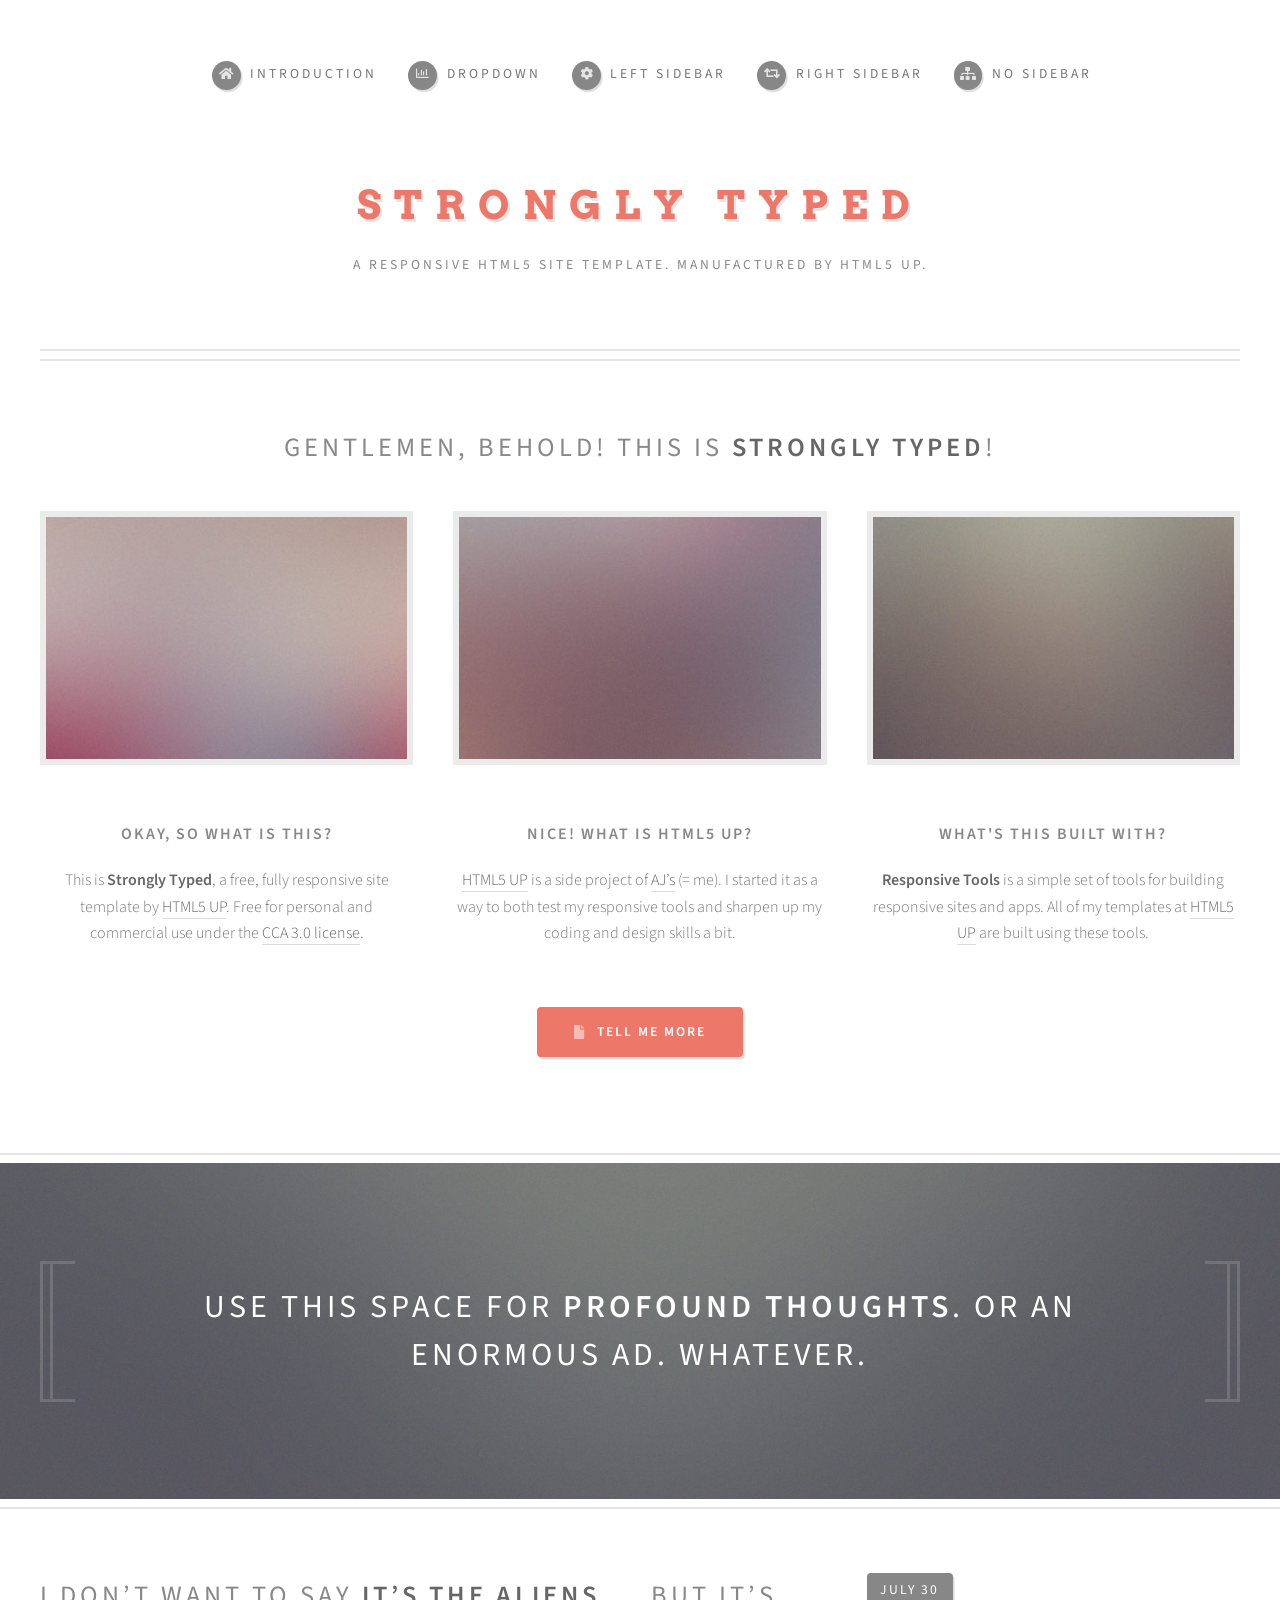
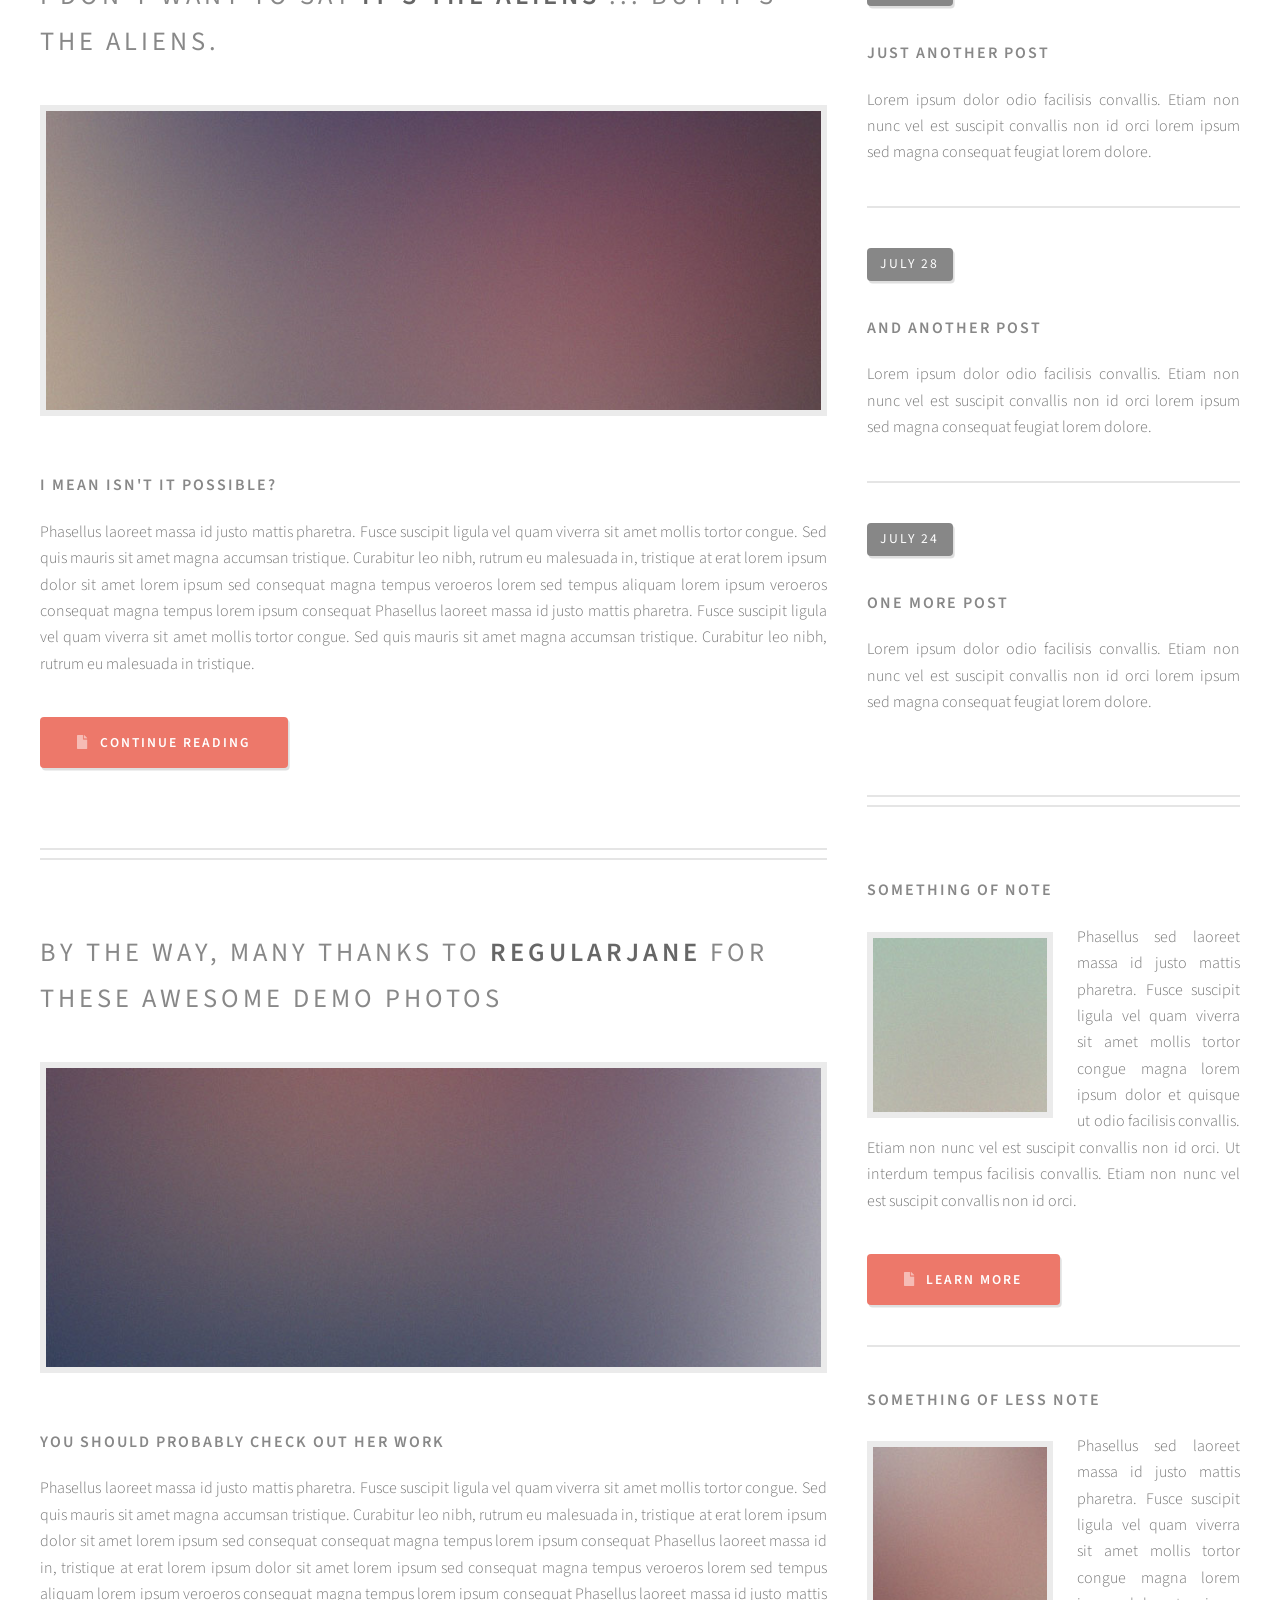
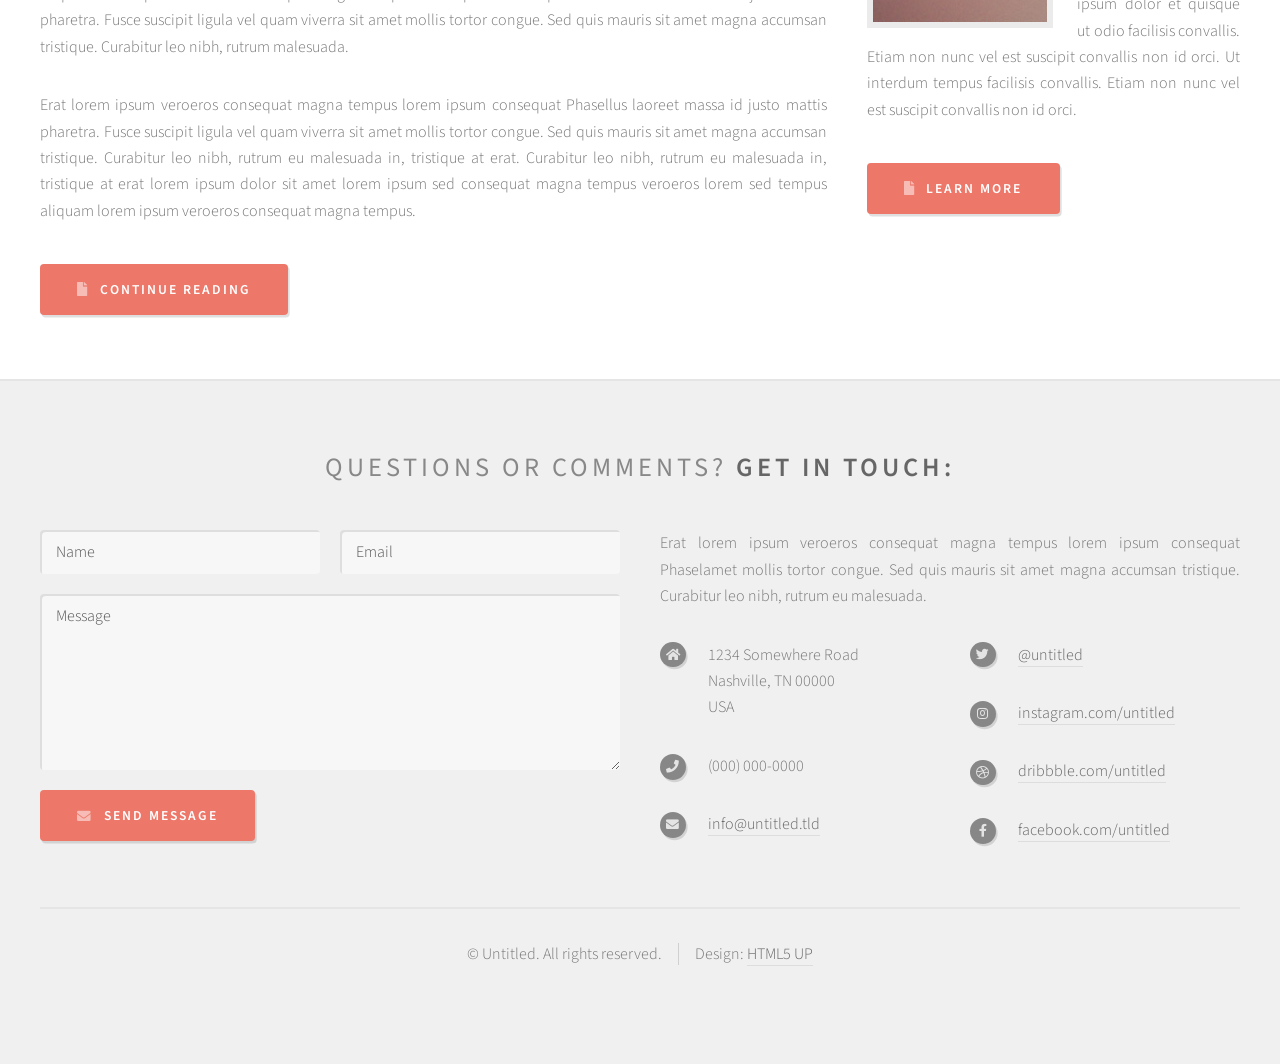
==== index.html @ 2815e246 "Add files via upload" ====
<!DOCTYPE HTML>
<!--
	Strongly Typed by HTML5 UP
	html5up.net | @ajlkn
	Free for personal and commercial use under the CCA 3.0 license (html5up.net/license)
-->
<html>
	<head>
		<title>Strongly Typed by HTML5 UP</title>
		<meta charset="utf-8" />
		<meta name="viewport" content="width=device-width, initial-scale=1, user-scalable=no" />
		<link rel="stylesheet" href="assets/css/main.css" />
	</head>
	<body class="homepage is-preload">
		<div id="page-wrapper">

			<!-- Header -->
				<section id="header">
					<div class="container">

						<!-- Logo -->
							<h1 id="logo"><a href="index.html">Strongly Typed</a></h1>
							<p>A responsive HTML5 site template. Manufactured by HTML5 UP.</p>

						<!-- Nav -->
							<nav id="nav">
								<ul>
									<li><a class="icon solid fa-home" href="index.html"><span>Introduction</span></a></li>
									<li>
										<a href="#" class="icon fa-chart-bar"><span>Dropdown</span></a>
										<ul>
											<li><a href="#">Lorem ipsum dolor</a></li>
											<li><a href="#">Magna phasellus</a></li>
											<li><a href="#">Etiam dolore nisl</a></li>
											<li>
												<a href="#">Phasellus consequat</a>
												<ul>
													<li><a href="#">Magna phasellus</a></li>
													<li><a href="#">Etiam dolore nisl</a></li>
													<li><a href="#">Phasellus consequat</a></li>
												</ul>
											</li>
											<li><a href="#">Veroeros feugiat</a></li>
										</ul>
									</li>
									<li><a class="icon solid fa-cog" href="left-sidebar.html"><span>Left Sidebar</span></a></li>
									<li><a class="icon solid fa-retweet" href="right-sidebar.html"><span>Right Sidebar</span></a></li>
									<li><a class="icon solid fa-sitemap" href="no-sidebar.html"><span>No Sidebar</span></a></li>
								</ul>
							</nav>

					</div>
				</section>

			<!-- Features -->
				<section id="features">
					<div class="container">
						<header>
							<h2>Gentlemen, behold! This is <strong>Strongly Typed</strong>!</h2>
						</header>
						<div class="row aln-center">
							<div class="col-4 col-6-medium col-12-small">

								<!-- Feature -->
									<section>
										<a href="#" class="image featured"><img src="images/pic01.jpg" alt="" /></a>
										<header>
											<h3>Okay, so what is this?</h3>
										</header>
										<p>This is <strong>Strongly Typed</strong>, a free, fully responsive site template
										by <a href="http://html5up.net">HTML5 UP</a>. Free for personal and commercial use under the
										<a href="http://html5up.net/license">CCA 3.0 license</a>.</p>
									</section>

							</div>
							<div class="col-4 col-6-medium col-12-small">

								<!-- Feature -->
									<section>
										<a href="#" class="image featured"><img src="images/pic02.jpg" alt="" /></a>
										<header>
											<h3>Nice! What is HTML5 UP?</h3>
										</header>
										<p><a href="http://html5up.net">HTML5 UP</a> is a side project of <a href="http://twitter.com/ajlkn">AJ’s</a> (= me).
										I started it as a way to both test my responsive tools and sharpen up my coding
										and design skills a bit.</p>
									</section>

							</div>
							<div class="col-4 col-6-medium col-12-small">

								<!-- Feature -->
									<section>
										<a href="#" class="image featured"><img src="images/pic03.jpg" alt="" /></a>
										<header>
											<h3>What's this built with?</h3>
										</header>
										<p><strong>Responsive Tools</strong> is a simple set of tools for building responsive
										sites and apps. All of my templates at <a href="http://html5up.net">HTML5 UP</a> are built using these tools.</p>
									</section>

							</div>
							<div class="col-12">
								<ul class="actions">
									<li><a href="#" class="button icon solid fa-file">Tell Me More</a></li>
								</ul>
							</div>
						</div>
					</div>
				</section>

			<!-- Banner -->
				<section id="banner">
					<div class="container">
						<p>Use this space for <strong>profound thoughts</strong>.<br />
						Or an enormous ad. Whatever.</p>
					</div>
				</section>

			<!-- Main -->
				<section id="main">
					<div class="container">
						<div class="row">

							<!-- Content -->
								<div id="content" class="col-8 col-12-medium">

									<!-- Post -->
										<article class="box post">
											<header>
												<h2><a href="#">I don’t want to say <strong>it’s the aliens</strong> ...<br />
												but it’s the aliens.</a></h2>
											</header>
											<a href="#" class="image featured"><img src="images/pic04.jpg" alt="" /></a>
											<h3>I mean isn't it possible?</h3>
											<p>Phasellus laoreet massa id justo mattis pharetra. Fusce suscipit
											ligula vel quam viverra sit amet mollis tortor congue. Sed quis mauris
											sit amet magna accumsan tristique. Curabitur leo nibh, rutrum eu malesuada
											in, tristique at erat lorem ipsum dolor sit amet lorem ipsum sed consequat
											magna tempus veroeros lorem sed tempus aliquam lorem ipsum veroeros
											consequat magna tempus lorem ipsum consequat Phasellus laoreet massa id
											justo mattis pharetra. Fusce suscipit ligula vel quam viverra sit amet
											mollis tortor congue. Sed quis mauris sit amet magna accumsan tristique.
											Curabitur leo nibh, rutrum eu malesuada in tristique.</p>
											<ul class="actions">
												<li><a href="#" class="button icon solid fa-file">Continue Reading</a></li>
											</ul>
										</article>

									<!-- Post -->
										<article class="box post">
											<header>
												<h2><a href="#">By the way, many thanks to <strong>regularjane</strong>
												for these awesome demo photos</a></h2>
											</header>
											<a href="#" class="image featured"><img src="images/pic05.jpg" alt="" /></a>
											<h3>You should probably check out her work</h3>
											<p>Phasellus laoreet massa id justo mattis pharetra. Fusce suscipit
											ligula vel quam viverra sit amet mollis tortor congue. Sed quis mauris
											sit amet magna accumsan tristique. Curabitur leo nibh, rutrum eu malesuada
											in, tristique at erat lorem ipsum dolor sit amet lorem ipsum sed consequat
											consequat magna tempus lorem ipsum consequat Phasellus laoreet massa id
											in, tristique at erat lorem ipsum dolor sit amet lorem ipsum sed consequat
											magna tempus veroeros lorem sed tempus aliquam lorem ipsum veroeros
											consequat magna tempus lorem ipsum consequat Phasellus laoreet massa id
											justo mattis pharetra. Fusce suscipit ligula vel quam viverra sit amet
											mollis tortor congue. Sed quis mauris sit amet magna accumsan tristique.
											Curabitur leo nibh, rutrum malesuada.</p>
											<p>Erat lorem ipsum veroeros consequat magna tempus lorem ipsum consequat
											Phasellus laoreet massa id justo mattis pharetra. Fusce suscipit ligula
											vel quam viverra sit amet mollis tortor congue. Sed quis mauris sit amet
											magna accumsan tristique. Curabitur leo nibh, rutrum eu malesuada in,
											tristique at erat. Curabitur leo nibh, rutrum eu malesuada in, tristique
											at erat lorem ipsum dolor sit amet lorem ipsum sed consequat magna
											tempus veroeros lorem sed tempus aliquam lorem ipsum veroeros consequat
											magna tempus.</p>
											<ul class="actions">
												<li><a href="#" class="button icon solid fa-file">Continue Reading</a></li>
											</ul>
										</article>

								</div>

							<!-- Sidebar -->
								<div id="sidebar" class="col-4 col-12-medium">

									<!-- Excerpts -->
										<section>
											<ul class="divided">
												<li>

													<!-- Excerpt -->
														<article class="box excerpt">
															<header>
																<span class="date">July 30</span>
																<h3><a href="#">Just another post</a></h3>
															</header>
															<p>Lorem ipsum dolor odio facilisis convallis. Etiam non nunc vel est
															suscipit convallis non id orci lorem ipsum sed magna consequat feugiat lorem dolore.</p>
														</article>

												</li>
												<li>

													<!-- Excerpt -->
														<article class="box excerpt">
															<header>
																<span class="date">July 28</span>
																<h3><a href="#">And another post</a></h3>
															</header>
															<p>Lorem ipsum dolor odio facilisis convallis. Etiam non nunc vel est
															suscipit convallis non id orci lorem ipsum sed magna consequat feugiat lorem dolore.</p>
														</article>

												</li>
												<li>

													<!-- Excerpt -->
														<article class="box excerpt">
															<header>
																<span class="date">July 24</span>
																<h3><a href="#">One more post</a></h3>
															</header>
															<p>Lorem ipsum dolor odio facilisis convallis. Etiam non nunc vel est
															suscipit convallis non id orci lorem ipsum sed magna consequat feugiat lorem dolore.</p>
														</article>

												</li>
											</ul>
										</section>

									<!-- Highlights -->
										<section>
											<ul class="divided">
												<li>

													<!-- Highlight -->
														<article class="box highlight">
															<header>
																<h3><a href="#">Something of note</a></h3>
															</header>
															<a href="#" class="image left"><img src="images/pic06.jpg" alt="" /></a>
															<p>Phasellus sed laoreet massa id justo mattis pharetra. Fusce suscipit ligula vel quam
															viverra sit amet mollis tortor congue magna lorem ipsum dolor et quisque ut odio facilisis
															convallis. Etiam non nunc vel est suscipit convallis non id orci. Ut interdum tempus
															facilisis convallis. Etiam non nunc vel est suscipit convallis non id orci.</p>
															<ul class="actions">
																<li><a href="#" class="button icon solid fa-file">Learn More</a></li>
															</ul>
														</article>

												</li>
												<li>

													<!-- Highlight -->
														<article class="box highlight">
															<header>
																<h3><a href="#">Something of less note</a></h3>
															</header>
															<a href="#" class="image left"><img src="images/pic07.jpg" alt="" /></a>
															<p>Phasellus sed laoreet massa id justo mattis pharetra. Fusce suscipit ligula vel quam
															viverra sit amet mollis tortor congue magna lorem ipsum dolor et quisque ut odio facilisis
															convallis. Etiam non nunc vel est suscipit convallis non id orci. Ut interdum tempus
															facilisis convallis. Etiam non nunc vel est suscipit convallis non id orci.</p>
															<ul class="actions">
																<li><a href="#" class="button icon solid fa-file">Learn More</a></li>
															</ul>
														</article>

												</li>
											</ul>
										</section>

								</div>

						</div>
					</div>
				</section>

			<!-- Footer -->
				<section id="footer">
					<div class="container">
						<header>
							<h2>Questions or comments? <strong>Get in touch:</strong></h2>
						</header>
						<div class="row">
							<div class="col-6 col-12-medium">
								<section>
									<form method="post" action="#">
										<div class="row gtr-50">
											<div class="col-6 col-12-small">
												<input name="name" placeholder="Name" type="text" />
											</div>
											<div class="col-6 col-12-small">
												<input name="email" placeholder="Email" type="text" />
											</div>
											<div class="col-12">
												<textarea name="message" placeholder="Message"></textarea>
											</div>
											<div class="col-12">
												<a href="#" class="form-button-submit button icon solid fa-envelope">Send Message</a>
											</div>
										</div>
									</form>
								</section>
							</div>
							<div class="col-6 col-12-medium">
								<section>
									<p>Erat lorem ipsum veroeros consequat magna tempus lorem ipsum consequat Phaselamet
									mollis tortor congue. Sed quis mauris sit amet magna accumsan tristique. Curabitur
									leo nibh, rutrum eu malesuada.</p>
									<div class="row">
										<div class="col-6 col-12-small">
											<ul class="icons">
												<li class="icon solid fa-home">
													1234 Somewhere Road<br />
													Nashville, TN 00000<br />
													USA
												</li>
												<li class="icon solid fa-phone">
													(000) 000-0000
												</li>
												<li class="icon solid fa-envelope">
													<a href="#">info@untitled.tld</a>
												</li>
											</ul>
										</div>
										<div class="col-6 col-12-small">
											<ul class="icons">
												<li class="icon brands fa-twitter">
													<a href="#">@untitled</a>
												</li>
												<li class="icon brands fa-instagram">
													<a href="#">instagram.com/untitled</a>
												</li>
												<li class="icon brands fa-dribbble">
													<a href="#">dribbble.com/untitled</a>
												</li>
												<li class="icon brands fa-facebook-f">
													<a href="#">facebook.com/untitled</a>
												</li>
											</ul>
										</div>
									</div>
								</section>
							</div>
						</div>
					</div>
					<div id="copyright" class="container">
						<ul class="links">
							<li>&copy; Untitled. All rights reserved.</li><li>Design: <a href="http://html5up.net">HTML5 UP</a></li>
						</ul>
					</div>
				</section>

		</div>

		<!-- Scripts -->
			<script src="assets/js/jquery.min.js"></script>
			<script src="assets/js/jquery.dropotron.min.js"></script>
			<script src="assets/js/browser.min.js"></script>
			<script src="assets/js/breakpoints.min.js"></script>
			<script src="assets/js/util.js"></script>
			<script src="assets/js/main.js"></script>

	</body>
</html>
---- assets/css/main.css ----
@import url("fontawesome-all.min.css");
@import url("https://fonts.googleapis.com/css?family=Source+Sans+Pro:300,400,600|Arvo:700");

/*
	Strongly Typed by HTML5 UP
	html5up.net | @ajlkn
	Free for personal and commercial use under the CCA 3.0 license (html5up.net/license)
*/

html, body, div, span, applet, object,
iframe, h1, h2, h3, h4, h5, h6, p, blockquote,
pre, a, abbr, acronym, address, big, cite,
code, del, dfn, em, img, ins, kbd, q, s, samp,
small, strike, strong, sub, sup, tt, var, b,
u, i, center, dl, dt, dd, ol, ul, li, fieldset,
form, label, legend, table, caption, tbody,
tfoot, thead, tr, th, td, article, aside,
canvas, details, embed, figure, figcaption,
footer, header, hgroup, menu, nav, output, ruby,
section, summary, time, mark, audio, video {
	margin: 0;
	padding: 0;
	border: 0;
	font-size: 100%;
	font: inherit;
	vertical-align: baseline;}

article, aside, details, figcaption, figure,
footer, header, hgroup, menu, nav, section {
	display: block;}

body {
	line-height: 1;
}

ol, ul {
	list-style: none;
}

blockquote, q {
	quotes: none;
}

	blockquote:before, blockquote:after, q:before, q:after {
		content: '';
		content: none;
	}

table {
	border-collapse: collapse;
	border-spacing: 0;
}

body {
	-webkit-text-size-adjust: none;
}

mark {
	background-color: transparent;
	color: inherit;
}

input::-moz-focus-inner {
	border: 0;
	padding: 0;
}

input, select, textarea {
	-moz-appearance: none;
	-webkit-appearance: none;
	-ms-appearance: none;
	appearance: none;
}

/* Basic */

	html {
		box-sizing: border-box;
	}

	*, *:before, *:after {
		box-sizing: inherit;
	}

	body {
		background: #f0f0f0;
	}

		body.is-preload *, body.is-preload *:before, body.is-preload *:after {
			-moz-animation: none !important;
			-webkit-animation: none !important;
			-ms-animation: none !important;
			animation: none !important;
			-moz-transition: none !important;
			-webkit-transition: none !important;
			-ms-transition: none !important;
			transition: none !important;
		}

	body, input, textarea, select {
		font-family: 'Source Sans Pro';
		font-weight: 300;
		color: #777;
		line-height: 1.65em;
		font-size: 15pt;
	}

	h1, h2, h3, h4, h5, h6 {
		font-weight: 600;
		text-transform: uppercase;
		color: #888;
	}

	h1 a, h2 a, h3 a, h4 a, h5 a, h6 a {
		color: inherit;
		text-decoration: none;
		border: 0;
	}

	h2 {
		font-size: 1.65em;
		font-weight: 400;
		letter-spacing: 4px;
		margin: 0 0 1.5em 0;
		line-height: 1.75em;
	}

	h3 {
		font-size: 1em;
		letter-spacing: 2px;
		margin: 0 0 1.25em 0;
	}

	a {
		-moz-transition: color 0.25s ease-in-out, border-bottom-color 0.25s ease-in-out;
		-webkit-transition: color 0.25s ease-in-out, border-bottom-color 0.25s ease-in-out;
		-ms-transition: color 0.25s ease-in-out, border-bottom-color 0.25s ease-in-out;
		transition: color 0.25s ease-in-out, border-bottom-color 0.25s ease-in-out;
		color: #666;
		text-decoration: none;
		border-bottom: solid 1px #ddd;
	}

		a strong {
			-moz-transition: color 0.25s ease-in-out, border-bottom-color 0.25s ease-in-out;
			-webkit-transition: color 0.25s ease-in-out, border-bottom-color 0.25s ease-in-out;
			-ms-transition: color 0.25s ease-in-out, border-bottom-color 0.25s ease-in-out;
			transition: color 0.25s ease-in-out, border-bottom-color 0.25s ease-in-out;
		}

		a:hover {
			color: #ed786a;
			border-bottom-color: rgba(255, 255, 255, 0);
		}

			a:hover strong {
				color: #ed786a;
			}

	strong, b {
		font-weight: 600;
		color: #666;
	}

	em, i {
		font-style: italic;
	}

	sub {
		position: relative;
		top: 0.5em;
		font-size: 0.8em;
	}

	sup {
		position: relative;
		top: -0.5em;
		font-size: 0.8em;
	}

	hr {
		border: 0;
		border-top: solid 1px #ddd;
	}

	blockquote {
		border-left: solid 0.5em #ddd;
		padding: 1em 0 1em 2em;
		font-style: italic;
	}

	p {
		text-align: justify;
		margin-bottom: 2em;
	}

	ul, ol, dl, table, blockquote {
		margin-bottom: 2em;
	}

	br.clear {
		clear: both;
	}

/* Container */

	.container {
		margin: 0 auto;
		max-width: 100%;
		width: 70em;
	}

		@media screen and (max-width: 1680px) {

			.container {
				width: 68em;
			}

		}

		@media screen and (max-width: 1280px) {

			.container {
				width: calc(100% - 80px);
			}

		}

		@media screen and (max-width: 980px) {

			.container {
				width: calc(100% - 100px);
			}

		}

		@media screen and (max-width: 736px) {

			.container {
				width: calc(100% - 40px);
			}

		}

/* Row */

	.row {
		display: flex;
		flex-wrap: wrap;
		box-sizing: border-box;
		align-items: stretch;
	}

		.row > * {
			box-sizing: border-box;
		}

		.row.gtr-uniform > * > :last-child {
			margin-bottom: 0;
		}

		.row.aln-left {
			justify-content: flex-start;
		}

		.row.aln-center {
			justify-content: center;
		}

		.row.aln-right {
			justify-content: flex-end;
		}

		.row.aln-top {
			align-items: flex-start;
		}

		.row.aln-middle {
			align-items: center;
		}

		.row.aln-bottom {
			align-items: flex-end;
		}

		.row > .imp {
			order: -1;
		}

		.row > .col-1 {
			width: 8.33333%;
		}

		.row > .off-1 {
			margin-left: 8.33333%;
		}

		.row > .col-2 {
			width: 16.66667%;
		}

		.row > .off-2 {
			margin-left: 16.66667%;
		}

		.row > .col-3 {
			width: 25%;
		}

		.row > .off-3 {
			margin-left: 25%;
		}

		.row > .col-4 {
			width: 33.33333%;
		}

		.row > .off-4 {
			margin-left: 33.33333%;
		}

		.row > .col-5 {
			width: 41.66667%;
		}

		.row > .off-5 {
			margin-left: 41.66667%;
		}

		.row > .col-6 {
			width: 50%;
		}

		.row > .off-6 {
			margin-left: 50%;
		}

		.row > .col-7 {
			width: 58.33333%;
		}

		.row > .off-7 {
			margin-left: 58.33333%;
		}

		.row > .col-8 {
			width: 66.66667%;
		}

		.row > .off-8 {
			margin-left: 66.66667%;
		}

		.row > .col-9 {
			width: 75%;
		}

		.row > .off-9 {
			margin-left: 75%;
		}

		.row > .col-10 {
			width: 83.33333%;
		}

		.row > .off-10 {
			margin-left: 83.33333%;
		}

		.row > .col-11 {
			width: 91.66667%;
		}

		.row > .off-11 {
			margin-left: 91.66667%;
		}

		.row > .col-12 {
			width: 100%;
		}

		.row > .off-12 {
			margin-left: 100%;
		}

		.row.gtr-0 {
			margin-top: 0px;
			margin-left: 0px;
		}

			.row.gtr-0 > * {
				padding: 0px 0 0 0px;
			}

			.row.gtr-0.gtr-uniform {
				margin-top: 0px;
			}

				.row.gtr-0.gtr-uniform > * {
					padding-top: 0px;
				}

		.row.gtr-25 {
			margin-top: -12.5px;
			margin-left: -12.5px;
		}

			.row.gtr-25 > * {
				padding: 12.5px 0 0 12.5px;
			}

			.row.gtr-25.gtr-uniform {
				margin-top: -12.5px;
			}

				.row.gtr-25.gtr-uniform > * {
					padding-top: 12.5px;
				}

		.row.gtr-50 {
			margin-top: -25px;
			margin-left: -25px;
		}

			.row.gtr-50 > * {
				padding: 25px 0 0 25px;
			}

			.row.gtr-50.gtr-uniform {
				margin-top: -25px;
			}

				.row.gtr-50.gtr-uniform > * {
					padding-top: 25px;
				}

		.row {
			margin-top: -50px;
			margin-left: -50px;
		}

			.row > * {
				padding: 50px 0 0 50px;
			}

			.row.gtr-uniform {
				margin-top: -50px;
			}

				.row.gtr-uniform > * {
					padding-top: 50px;
				}

		.row.gtr-150 {
			margin-top: -75px;
			margin-left: -75px;
		}

			.row.gtr-150 > * {
				padding: 75px 0 0 75px;
			}

			.row.gtr-150.gtr-uniform {
				margin-top: -75px;
			}

				.row.gtr-150.gtr-uniform > * {
					padding-top: 75px;
				}

		.row.gtr-200 {
			margin-top: -100px;
			margin-left: -100px;
		}

			.row.gtr-200 > * {
				padding: 100px 0 0 100px;
			}

			.row.gtr-200.gtr-uniform {
				margin-top: -100px;
			}

				.row.gtr-200.gtr-uniform > * {
					padding-top: 100px;
				}

		@media screen and (max-width: 1680px) {

			.row {
				display: flex;
				flex-wrap: wrap;
				box-sizing: border-box;
				align-items: stretch;
			}

				.row > * {
					box-sizing: border-box;
				}

				.row.gtr-uniform > * > :last-child {
					margin-bottom: 0;
				}

				.row.aln-left {
					justify-content: flex-start;
				}

				.row.aln-center {
					justify-content: center;
				}

				.row.aln-right {
					justify-content: flex-end;
				}

				.row.aln-top {
					align-items: flex-start;
				}

				.row.aln-middle {
					align-items: center;
				}

				.row.aln-bottom {
					align-items: flex-end;
				}

				.row > .imp-xlarge {
					order: -1;
				}

				.row > .col-1-xlarge {
					width: 8.33333%;
				}

				.row > .off-1-xlarge {
					margin-left: 8.33333%;
				}

				.row > .col-2-xlarge {
					width: 16.66667%;
				}

				.row > .off-2-xlarge {
					margin-left: 16.66667%;
				}

				.row > .col-3-xlarge {
					width: 25%;
				}

				.row > .off-3-xlarge {
					margin-left: 25%;
				}

				.row > .col-4-xlarge {
					width: 33.33333%;
				}

				.row > .off-4-xlarge {
					margin-left: 33.33333%;
				}

				.row > .col-5-xlarge {
					width: 41.66667%;
				}

				.row > .off-5-xlarge {
					margin-left: 41.66667%;
				}

				.row > .col-6-xlarge {
					width: 50%;
				}

				.row > .off-6-xlarge {
					margin-left: 50%;
				}

				.row > .col-7-xlarge {
					width: 58.33333%;
				}

				.row > .off-7-xlarge {
					margin-left: 58.33333%;
				}

				.row > .col-8-xlarge {
					width: 66.66667%;
				}

				.row > .off-8-xlarge {
					margin-left: 66.66667%;
				}

				.row > .col-9-xlarge {
					width: 75%;
				}

				.row > .off-9-xlarge {
					margin-left: 75%;
				}

				.row > .col-10-xlarge {
					width: 83.33333%;
				}

				.row > .off-10-xlarge {
					margin-left: 83.33333%;
				}

				.row > .col-11-xlarge {
					width: 91.66667%;
				}

				.row > .off-11-xlarge {
					margin-left: 91.66667%;
				}

				.row > .col-12-xlarge {
					width: 100%;
				}

				.row > .off-12-xlarge {
					margin-left: 100%;
				}

				.row.gtr-0 {
					margin-top: 0px;
					margin-left: 0px;
				}

					.row.gtr-0 > * {
						padding: 0px 0 0 0px;
					}

					.row.gtr-0.gtr-uniform {
						margin-top: 0px;
					}

						.row.gtr-0.gtr-uniform > * {
							padding-top: 0px;
						}

				.row.gtr-25 {
					margin-top: -12.5px;
					margin-left: -12.5px;
				}

					.row.gtr-25 > * {
						padding: 12.5px 0 0 12.5px;
					}

					.row.gtr-25.gtr-uniform {
						margin-top: -12.5px;
					}

						.row.gtr-25.gtr-uniform > * {
							padding-top: 12.5px;
						}

				.row.gtr-50 {
					margin-top: -25px;
					margin-left: -25px;
				}

					.row.gtr-50 > * {
						padding: 25px 0 0 25px;
					}

					.row.gtr-50.gtr-uniform {
						margin-top: -25px;
					}

						.row.gtr-50.gtr-uniform > * {
							padding-top: 25px;
						}

				.row {
					margin-top: -50px;
					margin-left: -50px;
				}

					.row > * {
						padding: 50px 0 0 50px;
					}

					.row.gtr-uniform {
						margin-top: -50px;
					}

						.row.gtr-uniform > * {
							padding-top: 50px;
						}

				.row.gtr-150 {
					margin-top: -75px;
					margin-left: -75px;
				}

					.row.gtr-150 > * {
						padding: 75px 0 0 75px;
					}

					.row.gtr-150.gtr-uniform {
						margin-top: -75px;
					}

						.row.gtr-150.gtr-uniform > * {
							padding-top: 75px;
						}

				.row.gtr-200 {
					margin-top: -100px;
					margin-left: -100px;
				}

					.row.gtr-200 > * {
						padding: 100px 0 0 100px;
					}

					.row.gtr-200.gtr-uniform {
						margin-top: -100px;
					}

						.row.gtr-200.gtr-uniform > * {
							padding-top: 100px;
						}

		}

		@media screen and (max-width: 1280px) {

			.row {
				display: flex;
				flex-wrap: wrap;
				box-sizing: border-box;
				align-items: stretch;
			}

				.row > * {
					box-sizing: border-box;
				}

				.row.gtr-uniform > * > :last-child {
					margin-bottom: 0;
				}

				.row.aln-left {
					justify-content: flex-start;
				}

				.row.aln-center {
					justify-content: center;
				}

				.row.aln-right {
					justify-content: flex-end;
				}

				.row.aln-top {
					align-items: flex-start;
				}

				.row.aln-middle {
					align-items: center;
				}

				.row.aln-bottom {
					align-items: flex-end;
				}

				.row > .imp-large {
					order: -1;
				}

				.row > .col-1-large {
					width: 8.33333%;
				}

				.row > .off-1-large {
					margin-left: 8.33333%;
				}

				.row > .col-2-large {
					width: 16.66667%;
				}

				.row > .off-2-large {
					margin-left: 16.66667%;
				}

				.row > .col-3-large {
					width: 25%;
				}

				.row > .off-3-large {
					margin-left: 25%;
				}

				.row > .col-4-large {
					width: 33.33333%;
				}

				.row > .off-4-large {
					margin-left: 33.33333%;
				}

				.row > .col-5-large {
					width: 41.66667%;
				}

				.row > .off-5-large {
					margin-left: 41.66667%;
				}

				.row > .col-6-large {
					width: 50%;
				}

				.row > .off-6-large {
					margin-left: 50%;
				}

				.row > .col-7-large {
					width: 58.33333%;
				}

				.row > .off-7-large {
					margin-left: 58.33333%;
				}

				.row > .col-8-large {
					width: 66.66667%;
				}

				.row > .off-8-large {
					margin-left: 66.66667%;
				}

				.row > .col-9-large {
					width: 75%;
				}

				.row > .off-9-large {
					margin-left: 75%;
				}

				.row > .col-10-large {
					width: 83.33333%;
				}

				.row > .off-10-large {
					margin-left: 83.33333%;
				}

				.row > .col-11-large {
					width: 91.66667%;
				}

				.row > .off-11-large {
					margin-left: 91.66667%;
				}

				.row > .col-12-large {
					width: 100%;
				}

				.row > .off-12-large {
					margin-left: 100%;
				}

				.row.gtr-0 {
					margin-top: 0px;
					margin-left: 0px;
				}

					.row.gtr-0 > * {
						padding: 0px 0 0 0px;
					}

					.row.gtr-0.gtr-uniform {
						margin-top: 0px;
					}

						.row.gtr-0.gtr-uniform > * {
							padding-top: 0px;
						}

				.row.gtr-25 {
					margin-top: -10px;
					margin-left: -10px;
				}

					.row.gtr-25 > * {
						padding: 10px 0 0 10px;
					}

					.row.gtr-25.gtr-uniform {
						margin-top: -10px;
					}

						.row.gtr-25.gtr-uniform > * {
							padding-top: 10px;
						}

				.row.gtr-50 {
					margin-top: -20px;
					margin-left: -20px;
				}

					.row.gtr-50 > * {
						padding: 20px 0 0 20px;
					}

					.row.gtr-50.gtr-uniform {
						margin-top: -20px;
					}

						.row.gtr-50.gtr-uniform > * {
							padding-top: 20px;
						}

				.row {
					margin-top: -40px;
					margin-left: -40px;
				}

					.row > * {
						padding: 40px 0 0 40px;
					}

					.row.gtr-uniform {
						margin-top: -40px;
					}

						.row.gtr-uniform > * {
							padding-top: 40px;
						}

				.row.gtr-150 {
					margin-top: -60px;
					margin-left: -60px;
				}

					.row.gtr-150 > * {
						padding: 60px 0 0 60px;
					}

					.row.gtr-150.gtr-uniform {
						margin-top: -60px;
					}

						.row.gtr-150.gtr-uniform > * {
							padding-top: 60px;
						}

				.row.gtr-200 {
					margin-top: -80px;
					margin-left: -80px;
				}

					.row.gtr-200 > * {
						padding: 80px 0 0 80px;
					}

					.row.gtr-200.gtr-uniform {
						margin-top: -80px;
					}

						.row.gtr-200.gtr-uniform > * {
							padding-top: 80px;
						}

		}

		@media screen and (max-width: 980px) {

			.row {
				display: flex;
				flex-wrap: wrap;
				box-sizing: border-box;
				align-items: stretch;
			}

				.row > * {
					box-sizing: border-box;
				}

				.row.gtr-uniform > * > :last-child {
					margin-bottom: 0;
				}

				.row.aln-left {
					justify-content: flex-start;
				}

				.row.aln-center {
					justify-content: center;
				}

				.row.aln-right {
					justify-content: flex-end;
				}

				.row.aln-top {
					align-items: flex-start;
				}

				.row.aln-middle {
					align-items: center;
				}

				.row.aln-bottom {
					align-items: flex-end;
				}

				.row > .imp-medium {
					order: -1;
				}

				.row > .col-1-medium {
					width: 8.33333%;
				}

				.row > .off-1-medium {
					margin-left: 8.33333%;
				}

				.row > .col-2-medium {
					width: 16.66667%;
				}

				.row > .off-2-medium {
					margin-left: 16.66667%;
				}

				.row > .col-3-medium {
					width: 25%;
				}

				.row > .off-3-medium {
					margin-left: 25%;
				}

				.row > .col-4-medium {
					width: 33.33333%;
				}

				.row > .off-4-medium {
					margin-left: 33.33333%;
				}

				.row > .col-5-medium {
					width: 41.66667%;
				}

				.row > .off-5-medium {
					margin-left: 41.66667%;
				}

				.row > .col-6-medium {
					width: 50%;
				}

				.row > .off-6-medium {
					margin-left: 50%;
				}

				.row > .col-7-medium {
					width: 58.33333%;
				}

				.row > .off-7-medium {
					margin-left: 58.33333%;
				}

				.row > .col-8-medium {
					width: 66.66667%;
				}

				.row > .off-8-medium {
					margin-left: 66.66667%;
				}

				.row > .col-9-medium {
					width: 75%;
				}

				.row > .off-9-medium {
					margin-left: 75%;
				}

				.row > .col-10-medium {
					width: 83.33333%;
				}

				.row > .off-10-medium {
					margin-left: 83.33333%;
				}

				.row > .col-11-medium {
					width: 91.66667%;
				}

				.row > .off-11-medium {
					margin-left: 91.66667%;
				}

				.row > .col-12-medium {
					width: 100%;
				}

				.row > .off-12-medium {
					margin-left: 100%;
				}

				.row.gtr-0 {
					margin-top: 0px;
					margin-left: 0px;
				}

					.row.gtr-0 > * {
						padding: 0px 0 0 0px;
					}

					.row.gtr-0.gtr-uniform {
						margin-top: 0px;
					}

						.row.gtr-0.gtr-uniform > * {
							padding-top: 0px;
						}

				.row.gtr-25 {
					margin-top: -12.5px;
					margin-left: -12.5px;
				}

					.row.gtr-25 > * {
						padding: 12.5px 0 0 12.5px;
					}

					.row.gtr-25.gtr-uniform {
						margin-top: -12.5px;
					}

						.row.gtr-25.gtr-uniform > * {
							padding-top: 12.5px;
						}

				.row.gtr-50 {
					margin-top: -25px;
					margin-left: -25px;
				}

					.row.gtr-50 > * {
						padding: 25px 0 0 25px;
					}

					.row.gtr-50.gtr-uniform {
						margin-top: -25px;
					}

						.row.gtr-50.gtr-uniform > * {
							padding-top: 25px;
						}

				.row {
					margin-top: -50px;
					margin-left: -50px;
				}

					.row > * {
						padding: 50px 0 0 50px;
					}

					.row.gtr-uniform {
						margin-top: -50px;
					}

						.row.gtr-uniform > * {
							padding-top: 50px;
						}

				.row.gtr-150 {
					margin-top: -75px;
					margin-left: -75px;
				}

					.row.gtr-150 > * {
						padding: 75px 0 0 75px;
					}

					.row.gtr-150.gtr-uniform {
						margin-top: -75px;
					}

						.row.gtr-150.gtr-uniform > * {
							padding-top: 75px;
						}

				.row.gtr-200 {
					margin-top: -100px;
					margin-left: -100px;
				}

					.row.gtr-200 > * {
						padding: 100px 0 0 100px;
					}

					.row.gtr-200.gtr-uniform {
						margin-top: -100px;
					}

						.row.gtr-200.gtr-uniform > * {
							padding-top: 100px;
						}

		}

		@media screen and (max-width: 736px) {

			.row {
				display: flex;
				flex-wrap: wrap;
				box-sizing: border-box;
				align-items: stretch;
			}

				.row > * {
					box-sizing: border-box;
				}

				.row.gtr-uniform > * > :last-child {
					margin-bottom: 0;
				}

				.row.aln-left {
					justify-content: flex-start;
				}

				.row.aln-center {
					justify-content: center;
				}

				.row.aln-right {
					justify-content: flex-end;
				}

				.row.aln-top {
					align-items: flex-start;
				}

				.row.aln-middle {
					align-items: center;
				}

				.row.aln-bottom {
					align-items: flex-end;
				}

				.row > .imp-small {
					order: -1;
				}

				.row > .col-1-small {
					width: 8.33333%;
				}

				.row > .off-1-small {
					margin-left: 8.33333%;
				}

				.row > .col-2-small {
					width: 16.66667%;
				}

				.row > .off-2-small {
					margin-left: 16.66667%;
				}

				.row > .col-3-small {
					width: 25%;
				}

				.row > .off-3-small {
					margin-left: 25%;
				}

				.row > .col-4-small {
					width: 33.33333%;
				}

				.row > .off-4-small {
					margin-left: 33.33333%;
				}

				.row > .col-5-small {
					width: 41.66667%;
				}

				.row > .off-5-small {
					margin-left: 41.66667%;
				}

				.row > .col-6-small {
					width: 50%;
				}

				.row > .off-6-small {
					margin-left: 50%;
				}

				.row > .col-7-small {
					width: 58.33333%;
				}

				.row > .off-7-small {
					margin-left: 58.33333%;
				}

				.row > .col-8-small {
					width: 66.66667%;
				}

				.row > .off-8-small {
					margin-left: 66.66667%;
				}

				.row > .col-9-small {
					width: 75%;
				}

				.row > .off-9-small {
					margin-left: 75%;
				}

				.row > .col-10-small {
					width: 83.33333%;
				}

				.row > .off-10-small {
					margin-left: 83.33333%;
				}

				.row > .col-11-small {
					width: 91.66667%;
				}

				.row > .off-11-small {
					margin-left: 91.66667%;
				}

				.row > .col-12-small {
					width: 100%;
				}

				.row > .off-12-small {
					margin-left: 100%;
				}

				.row.gtr-0 {
					margin-top: 0px;
					margin-left: 0px;
				}

					.row.gtr-0 > * {
						padding: 0px 0 0 0px;
					}

					.row.gtr-0.gtr-uniform {
						margin-top: 0px;
					}

						.row.gtr-0.gtr-uniform > * {
							padding-top: 0px;
						}

				.row.gtr-25 {
					margin-top: -7.5px;
					margin-left: -7.5px;
				}

					.row.gtr-25 > * {
						padding: 7.5px 0 0 7.5px;
					}

					.row.gtr-25.gtr-uniform {
						margin-top: -7.5px;
					}

						.row.gtr-25.gtr-uniform > * {
							padding-top: 7.5px;
						}

				.row.gtr-50 {
					margin-top: -15px;
					margin-left: -15px;
				}

					.row.gtr-50 > * {
						padding: 15px 0 0 15px;
					}

					.row.gtr-50.gtr-uniform {
						margin-top: -15px;
					}

						.row.gtr-50.gtr-uniform > * {
							padding-top: 15px;
						}

				.row {
					margin-top: -30px;
					margin-left: -30px;
				}

					.row > * {
						padding: 30px 0 0 30px;
					}

					.row.gtr-uniform {
						margin-top: -30px;
					}

						.row.gtr-uniform > * {
							padding-top: 30px;
						}

				.row.gtr-150 {
					margin-top: -45px;
					margin-left: -45px;
				}

					.row.gtr-150 > * {
						padding: 45px 0 0 45px;
					}

					.row.gtr-150.gtr-uniform {
						margin-top: -45px;
					}

						.row.gtr-150.gtr-uniform > * {
							padding-top: 45px;
						}

				.row.gtr-200 {
					margin-top: -60px;
					margin-left: -60px;
				}

					.row.gtr-200 > * {
						padding: 60px 0 0 60px;
					}

					.row.gtr-200.gtr-uniform {
						margin-top: -60px;
					}

						.row.gtr-200.gtr-uniform > * {
							padding-top: 60px;
						}

		}

/* Sections/Article */

	section, article {
		margin-bottom: 3em;
	}

	section > :last-child,
	article > :last-child,
	section:last-child,
	article:last-child {
		margin-bottom: 0;
	}

/* Image */

	.image {
		-moz-transition: opacity 0.25s ease-in-out;
		-webkit-transition: opacity 0.25s ease-in-out;
		-ms-transition: opacity 0.25s ease-in-out;
		transition: opacity 0.25s ease-in-out;
		display: inline-block;
		border: solid 6px #ebebeb !important;
	}

		.image:hover {
			opacity: 0.9;
		}

		.image img {
			display: block;
			width: 100%;
		}

		.image.fit {
			display: block;
			width: 100%;
		}

		.image.featured {
			display: block;
			width: 100%;
			margin: 0 0 3.5em 0;
		}

		.image.left {
			float: left;
			margin: 0 1.5em 1.5em 0;
			position: relative;
			top: 0.5em;
		}

		.image.centered {
			display: block;
			margin: 0 0 2em 0;
		}

			.image.centered img {
				margin: 0 auto;
				width: auto;
			}

/* List */

	ul {
		list-style: disc;
		padding-left: 1em;
	}

		ul li {
			padding-left: 0.5em;
			margin: 0.75em 0 0.75em 0;
		}

			ul li:first-child {
				margin-top: 0;
			}

	ol {
		list-style: decimal;
		padding-left: 1em;
	}

		ol li {
			padding-left: 0.5em;
			margin: 0.75em 0 0.75em 0;
		}

			ol li:first-child {
				margin-top: 0;
			}

/* Links */

	ul.links {
		list-style: none;
		padding-left: 0;
	}

		ul.links li {
			display: inline;
			border-left: solid 1px #d0d0d0;
			padding-left: 1em;
			margin: 0 0 0 1em;
		}

			ul.links li:first-child {
				margin-left: 0;
				padding-left: 0;
				border-left: 0;
			}

/* Actions */

	ul.actions {
		margin-top: 2.5em;
		clear: both;
		list-style: none;
		padding-left: 0;
	}

		ul.actions li {
			padding-left: 0;
			display: inline-block;
			margin: 0 0 0 1em;
		}

			ul.actions li:first-child {
				margin-left: 0;
			}

/* Divided */

	ul.divided {
		list-style: none;
		padding-left: 0;
	}

		ul.divided li {
			border-top: solid 2px #e5e5e5;
			padding-left: 0;
			margin: 2.5em 0 0 0;
			padding: 2.5em 0 0 0;
		}

			ul.divided li:first-child {
				border-top: 0;
				margin-top: 0;
				padding-top: 0;
			}

/* Icons */

	ul.icons {
		list-style: none;
		padding-left: 0;
	}

		ul.icons > li {
			position: relative;
			padding: 2em 0 0 3em;
			margin: 0;
		}

			ul.icons > li:before {
				position: absolute;
				left: 0;
				top: 2.6em;
				display: block;
				font-size: 0.8em;
				background: #878787;
				color: #e4e4e4;
				width: 2em;
				height: 2em;
				border-radius: 2em;
				line-height: 2em;
				text-align: center;
				box-shadow: 0.125em 0.175em 0 0 rgba(0, 0, 0, 0.125);
			}

			ul.icons > li:first-child {
				padding-top: 0;
			}

				ul.icons > li:first-child:before {
					top: 0;
				}

/* Form */

	form label {
		font-weight: 600;
		text-transform: uppercase;
		color: #888;
		display: block;
		margin: 0 0 1em 0;
	}

	form input[type="text"],
	form input[type="email"],
	form input[type="password"],
	form select,
	form textarea {
		-moz-transition: background-color 0.25s ease-in-out;
		-webkit-transition: background-color 0.25s ease-in-out;
		-ms-transition: background-color 0.25s ease-in-out;
		transition: background-color 0.25s ease-in-out;
		-webkit-appearance: none;
		display: block;
		border: 0;
		background: #e8e8e8;
		width: 100%;
		box-shadow: inset 2px 2px 0px 0px rgba(0, 0, 0, 0.1);
		border-radius: 4px;
		line-height: 1.25em;
		padding: 0.75em 1em 0.75em 1em;
	}

		form input[type="text"]:focus,
		form input[type="email"]:focus,
		form input[type="password"]:focus,
		form select:focus,
		form textarea:focus {
			background: #f0f0f0;
		}

	form textarea {
		min-height: 11em;
	}

	form ::-webkit-input-placeholder {
		color: #555 !important;
		line-height: 1.35em;
	}

	form :-moz-placeholder {
		color: #555 !important;
	}

	form ::-moz-placeholder {
		color: #555 !important;
	}

	form :-ms-input-placeholder {
		color: #555 !important;
	}

	form ::-moz-focus-inner {
		border: 0;
	}

/* Table */

	table {
		width: 100%;
	}

		table tbody tr {
			border-top: solid 1px #E5E5E5;
		}

			table tbody tr:first-child {
				border-top: 0;
			}

		table td {
			padding: 0.75em 1em 0.75em 1em;
		}

		table th {
			text-align: left;
			font-weight: bold;
			padding: 0.75em 1em 0.75em 1em;
		}

		table thead {
			background: #878787;
			color: #fff;
			font-weight: 400;
			text-transform: uppercase;
			border: 0;
			box-shadow: 0.125em 0.175em 0 0 rgba(0, 0, 0, 0.125);
			font-size: 0.85em;
			letter-spacing: 2px;
		}

		table tfoot {
			background: #F0F0F0;
			border-top: solid 2px #E5E5E5;
		}

/* Button */

	input[type="button"],
	input[type="submit"],
	input[type="reset"],
	button,
	.button {
		-moz-transition: all 0.25s ease-in-out;
		-webkit-transition: all 0.25s ease-in-out;
		-ms-transition: all 0.25s ease-in-out;
		transition: all 0.25s ease-in-out;
		-webkit-appearance: none;
		position: relative;
		display: inline-block;
		background: #ed786a;
		color: #fff !important;
		text-transform: uppercase;
		border-radius: 4px;
		border: 0;
		outline: 0;
		font-size: 1em;
		box-shadow: 0.125em 0.175em 0 0 rgba(0, 0, 0, 0.125);
		font-weight: 600;
		text-align: center;
		font-size: 0.85em;
		letter-spacing: 2px;
		padding: 0.85em 2.75em 0.85em 2.75em;
	}

		input[type="button"].icon:before,
		input[type="submit"].icon:before,
		input[type="reset"].icon:before,
		button.icon:before,
		.button.icon:before {
			position: relative;
			padding-right: 0.75em;
			opacity: 0.5;
			top: 0.05em;
		}

		input[type="button"]:hover,
		input[type="submit"]:hover,
		input[type="reset"]:hover,
		button:hover,
		.button:hover {
			background: #fd887a;
		}

		input[type="button"]:active,
		input[type="submit"]:active,
		input[type="reset"]:active,
		button:active,
		.button:active {
			background: #ed786a;
		}

		input[type="button"].alt,
		input[type="submit"].alt,
		input[type="reset"].alt,
		button.alt,
		.button.alt {
			background: #878787;
		}

			input[type="button"].alt:hover,
			input[type="submit"].alt:hover,
			input[type="reset"].alt:hover,
			button.alt:hover,
			.button.alt:hover {
				background: #979797;
			}

			input[type="button"].alt:active,
			input[type="submit"].alt:active,
			input[type="reset"].alt:active,
			button.alt:active,
			.button.alt:active {
				background: #878787;
			}

/* Box */

	.no-sidebar .box.post > header {
		text-align: center;
	}

	.box.excerpt .date {
		background: #878787;
		color: #fff;
		font-weight: 400;
		text-transform: uppercase;
		border-radius: 4px;
		border: 0;
		box-shadow: 0.125em 0.175em 0 0 rgba(0, 0, 0, 0.125);
		display: inline-block;
		font-size: 0.85em;
		letter-spacing: 2px;
		padding: 0.25em 1em 0.25em 1em;
		margin: 0 0 2.5em 0;
	}

/* Icons */

	.icon {
		text-decoration: none;
		position: relative;
		text-decoration: none;
	}

		.icon:before {
			-moz-osx-font-smoothing: grayscale;
			-webkit-font-smoothing: antialiased;
			display: inline-block;
			font-style: normal;
			font-variant: normal;
			text-rendering: auto;
			line-height: 1;
			text-transform: none !important;
			font-family: 'Font Awesome 5 Free';
			font-weight: 400;
		}

		.icon:before {
			line-height: inherit;
		}

		.icon > .label {
			display: none;
		}

		.icon.solid:before {
			font-weight: 900;
		}

		.icon.brands:before {
			font-family: 'Font Awesome 5 Brands';
		}

/* Page Wrapper */

	#page-wrapper > section {
		margin-bottom: 0;
	}

/* Header */

	#header {
		position: relative;
		position: relative;
		background: #fff;
		text-align: center;
	}

		#header > .container {
			padding: 14em 0 7em 0;
			border-bottom: solid 2px #e5e5e5;
			box-shadow: inset 0px -8px 0px 0px #fff, inset 0px -10px 0px 0px #e5e5e5;
		}

		#header h1 {
			font-family: 'Arvo';
			font-weight: 700;
			color: #ed786a;
			text-shadow: 0.05em 0.075em 0 rgba(0, 0, 0, 0.1);
			font-size: 3em;
			letter-spacing: 13px;
		}

			#header h1 a {
				border: 0;
			}

		#header p {
			text-transform: uppercase;
			font-weight: 400;
			color: #888;
			margin: 2.5em 0 0 0;
			font-size: 0.85em;
			letter-spacing: 3px;
			text-align: center;
		}

/* Nav */

	#nav {
		position: absolute;
		top: 3em;
		left: 0;
		width: 100%;
		cursor: default;
	}

		#nav > ul > li {
			display: inline-block;
			padding-right: 2em;
		}

			#nav > ul > li:last-child {
				padding-right: 0;
			}

			#nav > ul > li > a {
				border: 0;
				text-decoration: none;
				text-transform: uppercase;
				font-weight: 400;
				color: #777;
				outline: 0;
				display: block;
			}

				#nav > ul > li > a:before {
					display: inline-block;
					background: #878787;
					color: #e4e4e4;
					width: 2.25em;
					font-size: 0.8em;
					height: 2.25em;
					border-radius: 2.25em;
					line-height: 2.1em;
					text-align: center;
					box-shadow: 0.125em 0.175em 0 0 rgba(0, 0, 0, 0.125);
					margin-right: 0.75em;
					-moz-transition: color 0.25s ease-in-out, background 0.25s ease-in-out;
					-webkit-transition: color 0.25s ease-in-out, background 0.25s ease-in-out;
					-o-transition: color 0.25s ease-in-out, background 0.25s ease-in-out;
					-ms-transition: color 0.25s ease-in-out, background 0.25s ease-in-out;
					transition: color 0.25s ease-in-out, background 0.25s ease-in-out;
				}

				#nav > ul > li > a > span {
					-moz-transition: color 0.25s ease-in-out;
					-webkit-transition: color 0.25s ease-in-out;
					-o-transition: color 0.25s ease-in-out;
					-ms-transition: color 0.25s ease-in-out;
					transition: color 0.25s ease-in-out;
					font-size: 0.85em;
					letter-spacing: 3px;
				}

			#nav > ul > li > ul {
				display: none;
			}

			#nav > ul > li.active > a:before,
			#nav > ul > li:hover > a:before {
				background: #ED786A;
				color: #fff;
			}

			#nav > ul > li.active > a > span,
			#nav > ul > li:hover > a > span {
				color: #ED786A;
			}

	.dropotron {
		text-align: left;
		border: solid 1px #e5e5e5;
		border-radius: 4px;
		background: #fff;
		background: rgba(255, 255, 255, 0.965);
		box-shadow: 0px 2px 2px 0px rgba(0, 0, 0, 0.1);
		padding: 0.75em 0 0.5em 0;
		min-width: 12em;
		margin-top: calc(-0.5em + 1px);
		margin-left: -2px;
		list-style: none;
	}

		.dropotron.level-0 {
			margin-top: 1.5em;
			margin-left: -1em;
		}

			.dropotron.level-0:after {
				content: '';
				display: block;
				position: absolute;
				left: 1.25em;
				top: calc(-0.75em + 1px);
				border-left: solid 0.75em rgba(255, 255, 255, 0);
				border-right: solid 0.75em rgba(255, 255, 255, 0);
				border-bottom: solid 0.75em #fff;
			}

			.dropotron.level-0:before {
				content: '';
				display: block;
				position: absolute;
				left: 1.25em;
				top: -0.75em;
				border-left: solid 0.75em rgba(255, 255, 255, 0);
				border-right: solid 0.75em rgba(255, 255, 255, 0);
				border-bottom: solid 0.75em #ccc;
			}

		.dropotron span, .dropotron a {
			display: block;
			padding: 0.3em 1em 0.3em 1em;
			border: 0;
			border-top: solid 1px #f0f0f0;
			outline: 0;
		}

		.dropotron li {
			padding-left: 0;
			margin: 0;
		}

			.dropotron li:first-child > span, .dropotron li:first-child > a {
				border-top: 0;
				padding-top: 0;
			}

			.dropotron li:hover > span, .dropotron li:hover > a {
				-moz-transition: color 0.25s ease-in-out, border-bottom-color 0.25s ease-in-out;
				-webkit-transition: color 0.25s ease-in-out, border-bottom-color 0.25s ease-in-out;
				-ms-transition: color 0.25s ease-in-out, border-bottom-color 0.25s ease-in-out;
				transition: color 0.25s ease-in-out, border-bottom-color 0.25s ease-in-out;
				color: #ed786a;
			}

/* Features */

	#features {
		position: relative;
		overflow: hidden;
		background: #fff;
		text-align: center;
		padding: 6em 0;
	}

		#features p {
			text-align: center;
		}

		#features ul.actions {
			margin-top: 1.25em;
		}

/* Banner */

	#banner {
		position: relative;
		overflow: hidden;
		background: #fff;
		color: #fff;
		text-align: center;
		border-top: solid 2px #e5e5e5;
		border-bottom: solid 2px #e5e5e5;
		box-shadow: inset 0px -8px 0px 0px #fff, inset 0px 8px 0px 0px #fff;
		position: relative;
		text-transform: uppercase;
		background: url("../../images/banner.jpg");
		background-size: cover;
		padding: 10em 0;
	}

		#banner p {
			font-weight: 400;
			font-size: 2em;
			line-height: 1.5em;
			letter-spacing: 4px;
			text-align: center;
			margin: 0;
		}

		#banner strong {
			color: inherit;
		}

		#banner > .container {
			position: relative;
		}

			#banner > .container:before, #banner > .container:after {
				content: '';
				display: block;
				position: absolute;
				top: 50%;
				width: 35px;
				height: 141px;
				margin-top: -70px;
				background: url("images/bracket.svg");
				opacity: 0.15;
			}

			#banner > .container:before {
				left: 0;
			}

			#banner > .container:after {
				-moz-transform: scaleX(-1);
				-webkit-transform: scaleX(-1);
				-ms-transform: scaleX(-1);
				transform: scaleX(-1);
				right: 0;
			}

/* Main */

	#main {
		position: relative;
		overflow: hidden;
		background: #fff;
		padding: 6em 0;
	}

/* Content */

	#content > section,
	#content > article {
		border-top: solid 2px #e5e5e5;
		box-shadow: inset 0px 8px 0px 0px #fff, inset 0px 10px 0px 0px #e5e5e5;
		margin: 5em 0 0 0;
		padding: 5em 0 0 0;
	}

		#content > section:first-child,
		#content > article:first-child {
			border-top: 0;
			box-shadow: none;
			margin: 0;
			padding: 0;
		}

/* Sidebar */

	#sidebar > section,
	#sidebar > article {
		border-top: solid 2px #e5e5e5;
		box-shadow: inset 0px 8px 0px 0px #fff, inset 0px 10px 0px 0px #e5e5e5;
		margin: 5em 0 0 0;
		padding: 5em 0 0 0;
	}

		#sidebar > section:first-child,
		#sidebar > article:first-child {
			border-top: 0;
			box-shadow: none;
			margin: 0;
			padding: 0;
		}

/* Footer */

	#footer {
		position: relative;
		overflow: hidden;
		border-top: solid 2px #e5e5e5;
		background: #f0f0f0;
		padding: 6em 0 8em 0;
	}

		#footer form input[type="text"],
		#footer form input[type="email"],
		#footer form input[type="password"],
		#footer form select,
		#footer form textarea {
			background: #f7f7f7;
		}

			#footer form input[type="text"]:focus,
			#footer form input[type="email"]:focus,
			#footer form input[type="password"]:focus,
			#footer form select:focus,
			#footer form textarea:focus {
				background: #fff;
			}

		#footer h2 {
			text-align: center;
		}

/* Copyright */

	#copyright {
		border-top: solid 2px #e5e5e5;
		text-align: center;
		margin-top: 6em;
		padding-top: 4em;
	}

/* XLarge */

	@media screen and (max-width: 1680px) {

		/* Basic */

			body, input, textarea, select {
				font-size: 13pt;
			}

	}

/* Large */

	@media screen and (max-width: 1280px) {

		/* Basic */

			body, input, textarea, select {
				font-size: 12pt;
			}

			h2 br, h3 br, h4 br, h5 br, h6 br {
				display: none;
			}

		/* Image */

			.image.left {
				max-width: 50%;
			}

			.image.right {
				max-width: 50%;
			}

		/* Header */

			#header > .container {
				padding: 12em 0 5em 0;
			}

			#header h1 {
				font-size: 2.5em;
			}

		/* Nav */

			#nav > ul > li {
				padding-right: 1.25em;
			}

		/* Features */

			#features {
				padding: 4em 0;
			}

		/* Banner */

			#banner {
				padding: 8em 0;
			}

				#banner > .container {
					padding: 0 4em;
				}

					#banner > .container br {
						display: none;
					}

		/* Main */

			#main {
				padding: 4em 0;
			}

		/* Footer */

			#footer {
				padding: 4em 0;
			}

		/* Copyright */

			#copyright {
				margin-top: 2em;
				padding-top: 2em;
			}

	}

/* Medium */

	#navPanel, #titleBar {
		display: none;
	}

	@media screen and (max-width: 980px) {

		/* Basic */

			html, body {
				overflow-x: hidden;
			}

		/* Header */

			#header > .container {
				padding: 10em 0 7em 0;
			}

		/* Nav */

			#nav {
				display: none;
			}

		/* Nav */

			#page-wrapper {
				-moz-backface-visibility: hidden;
				-webkit-backface-visibility: hidden;
				-ms-backface-visibility: hidden;
				backface-visibility: hidden;
				-moz-transition: -moz-transform 0.5s ease;
				-webkit-transition: -webkit-transform 0.5s ease;
				-ms-transition: -ms-transform 0.5s ease;
				transition: transform 0.5s ease;
				padding-bottom: 1px;
			}

			#titleBar {
				-moz-backface-visibility: hidden;
				-webkit-backface-visibility: hidden;
				-ms-backface-visibility: hidden;
				backface-visibility: hidden;
				-moz-transition: -moz-transform 0.5s ease;
				-webkit-transition: -webkit-transform 0.5s ease;
				-ms-transition: -ms-transform 0.5s ease;
				transition: transform 0.5s ease;
				display: block;
				height: 44px;
				left: 0;
				position: fixed;
				top: 0;
				width: 100%;
				z-index: 10001;
			}

				#titleBar .toggle {
					text-decoration: none;
					position: absolute;
					left: 0;
					top: 0;
					width: 80px;
					height: 60px;
					border: 0;
				}

					#titleBar .toggle:before {
						-moz-osx-font-smoothing: grayscale;
						-webkit-font-smoothing: antialiased;
						display: inline-block;
						font-style: normal;
						font-variant: normal;
						text-rendering: auto;
						line-height: 1;
						text-transform: none !important;
						font-family: 'Font Awesome 5 Free';
						font-weight: 900;
					}

					#titleBar .toggle:before {
						display: inline-block;
						text-decoration: none;
						content: '\f0c9';
						display: block;
						width: 60px;
						height: 40px;
						background: rgba(232, 232, 232, 0.9);
						border-radius: 4px;
						position: absolute;
						left: 5px;
						top: 5px;
						box-shadow: 0.125em 0.125em 0 0 rgba(0, 0, 0, 0.15);
						text-align: center;
						line-height: 40px;
						font-size: 18px;
						color: #aaa;
					}

					#titleBar .toggle:active:before {
						opacity: 0.5;
					}

			#navPanel {
				-moz-backface-visibility: hidden;
				-webkit-backface-visibility: hidden;
				-ms-backface-visibility: hidden;
				backface-visibility: hidden;
				-moz-transform: translateX(-275px);
				-webkit-transform: translateX(-275px);
				-ms-transform: translateX(-275px);
				transform: translateX(-275px);
				-moz-transition: -moz-transform 0.5s ease;
				-webkit-transition: -webkit-transform 0.5s ease;
				-ms-transition: -ms-transform 0.5s ease;
				transition: transform 0.5s ease;
				display: block;
				height: 100%;
				left: 0;
				overflow-y: auto;
				position: fixed;
				top: 0;
				width: 275px;
				z-index: 10002;
				background: #444;
				border-right: solid 2px #3c3c3c;
				font-weight: 400;
				text-transform: uppercase;
				color: #888;
				letter-spacing: 2px;
				font-size: 0.85em;
			}

				#navPanel .link {
					display: block;
					color: #ddd;
					text-decoration: none;
					height: 44px;
					line-height: 44px;
					border: 0;
					border-top: solid 1px #3c3c3c;
					padding: 0 1em 0 1em;
				}

					#navPanel .link:first-child {
						border-top: 0;
					}

					#navPanel .link.depth-0 {
						font-weight: 600;
						color: #fff;
					}

				#navPanel .indent-1 {
					display: inline-block;
					width: 1em;
				}

				#navPanel .indent-2 {
					display: inline-block;
					width: 2em;
				}

				#navPanel .indent-3 {
					display: inline-block;
					width: 3em;
				}

				#navPanel .indent-4 {
					display: inline-block;
					width: 4em;
				}

				#navPanel .indent-5 {
					display: inline-block;
					width: 5em;
				}

				#navPanel .depth-0 {
					color: #fff;
				}

			body.navPanel-visible #page-wrapper {
				-moz-transform: translateX(275px);
				-webkit-transform: translateX(275px);
				-ms-transform: translateX(275px);
				transform: translateX(275px);
			}

			body.navPanel-visible #titleBar {
				-moz-transform: translateX(275px);
				-webkit-transform: translateX(275px);
				-ms-transform: translateX(275px);
				transform: translateX(275px);
			}

			body.navPanel-visible #navPanel {
				-moz-transform: translateX(0);
				-webkit-transform: translateX(0);
				-ms-transform: translateX(0);
				transform: translateX(0);
			}

		/* Sidebar */

			#sidebar {
				padding-top: 6em;
			}

	}

/* Small */

	@media screen and (max-width: 736px) {

		/* Basic */

			body, input, textarea, select {
				font-size: 11pt;
			}

			h2, h3, h4, h5, h6 {
				font-size: 1.2em;
				letter-spacing: 2px;
				text-align: center;
				margin: 0 0 1em 0;
			}

				h2 br, h3 br, h4 br, h5 br, h6 br {
					display: none;
				}

		/* Image */

			.image.featured {
				margin: 0 0 1.5em 0;
			}

			.image.left {
				max-width: 35%;
			}

			.image.right {
				max-width: 35%;
			}

		/* Button */

			input[type="button"],
			input[type="submit"],
			input[type="reset"],
			button,
			.button {
				letter-spacing: 2px;
				display: block;
				padding: 1em 0 1em 0;
				width: 100%;
			}

		/* Actions */

			ul.actions li {
				display: block;
				margin: 1em 0 0 0;
			}

				ul.actions li:first-child {
					margin-top: 0;
				}

		/* Box */

			.box.excerpt header {
				text-align: center;
			}

		/* Header */

			#header > .container {
				padding: 6em 0 4em 0;
			}

			#header h1 {
				font-size: 2em;
				letter-spacing: 8px;
				line-height: 1.325em;
			}

			#header p {
				margin: 1.25em 0 0 0;
				letter-spacing: 2px;
			}

		/* Banner */

			#banner {
				padding: 5em 0;
			}

				#banner > .container {
					padding: 0;
				}

					#banner > .container:before, #banner > .container:after {
						display: none;
					}

				#banner p {
					font-size: 1.25em;
				}

		/* Features */

			#features {
				padding: 2em 0;
			}

				#features ul.actions {
					margin-top: 0;
				}

		/* Main */

			#main {
				padding: 2em 0;
			}

		/* Content */

			#content > section,
			#content > article {
				margin: 3em 0 0 0;
				padding: 3em 0 0 0;
			}

		/* Sidebar */

			#sidebar {
				padding-top: 3em;
			}

				#sidebar > section,
				#sidebar > article {
					margin: 3em 0 0 0;
					padding: 3em 0 0 0;
				}

		/* Footer */

			#footer {
				padding: 2em 0;
			}

				#footer ul.icons {
					margin-bottom: 0;
				}

		/* Copyright */

			#copyright .links {
				margin-bottom: 0;
			}

				#copyright .links li {
					display: block;
					padding-left: 0;
					margin-left: 0;
					border-left: 0;
				}

	}
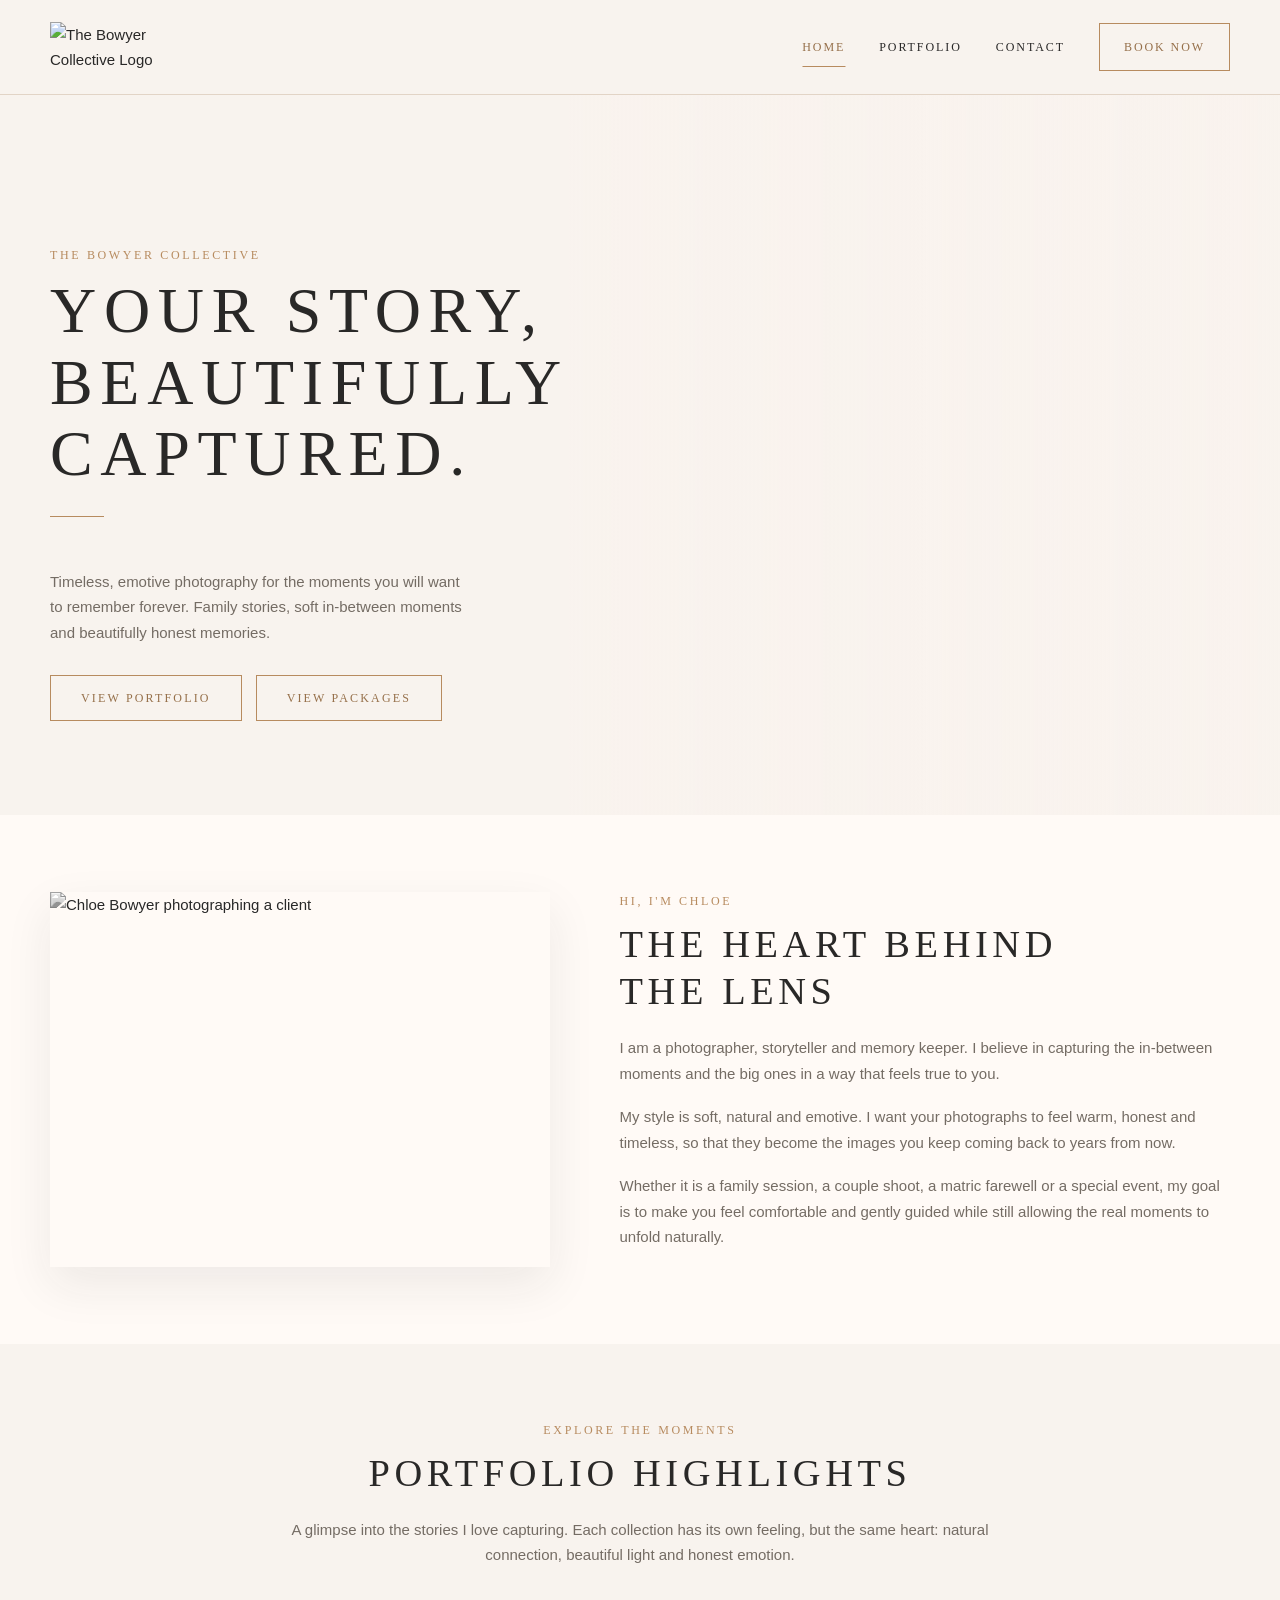
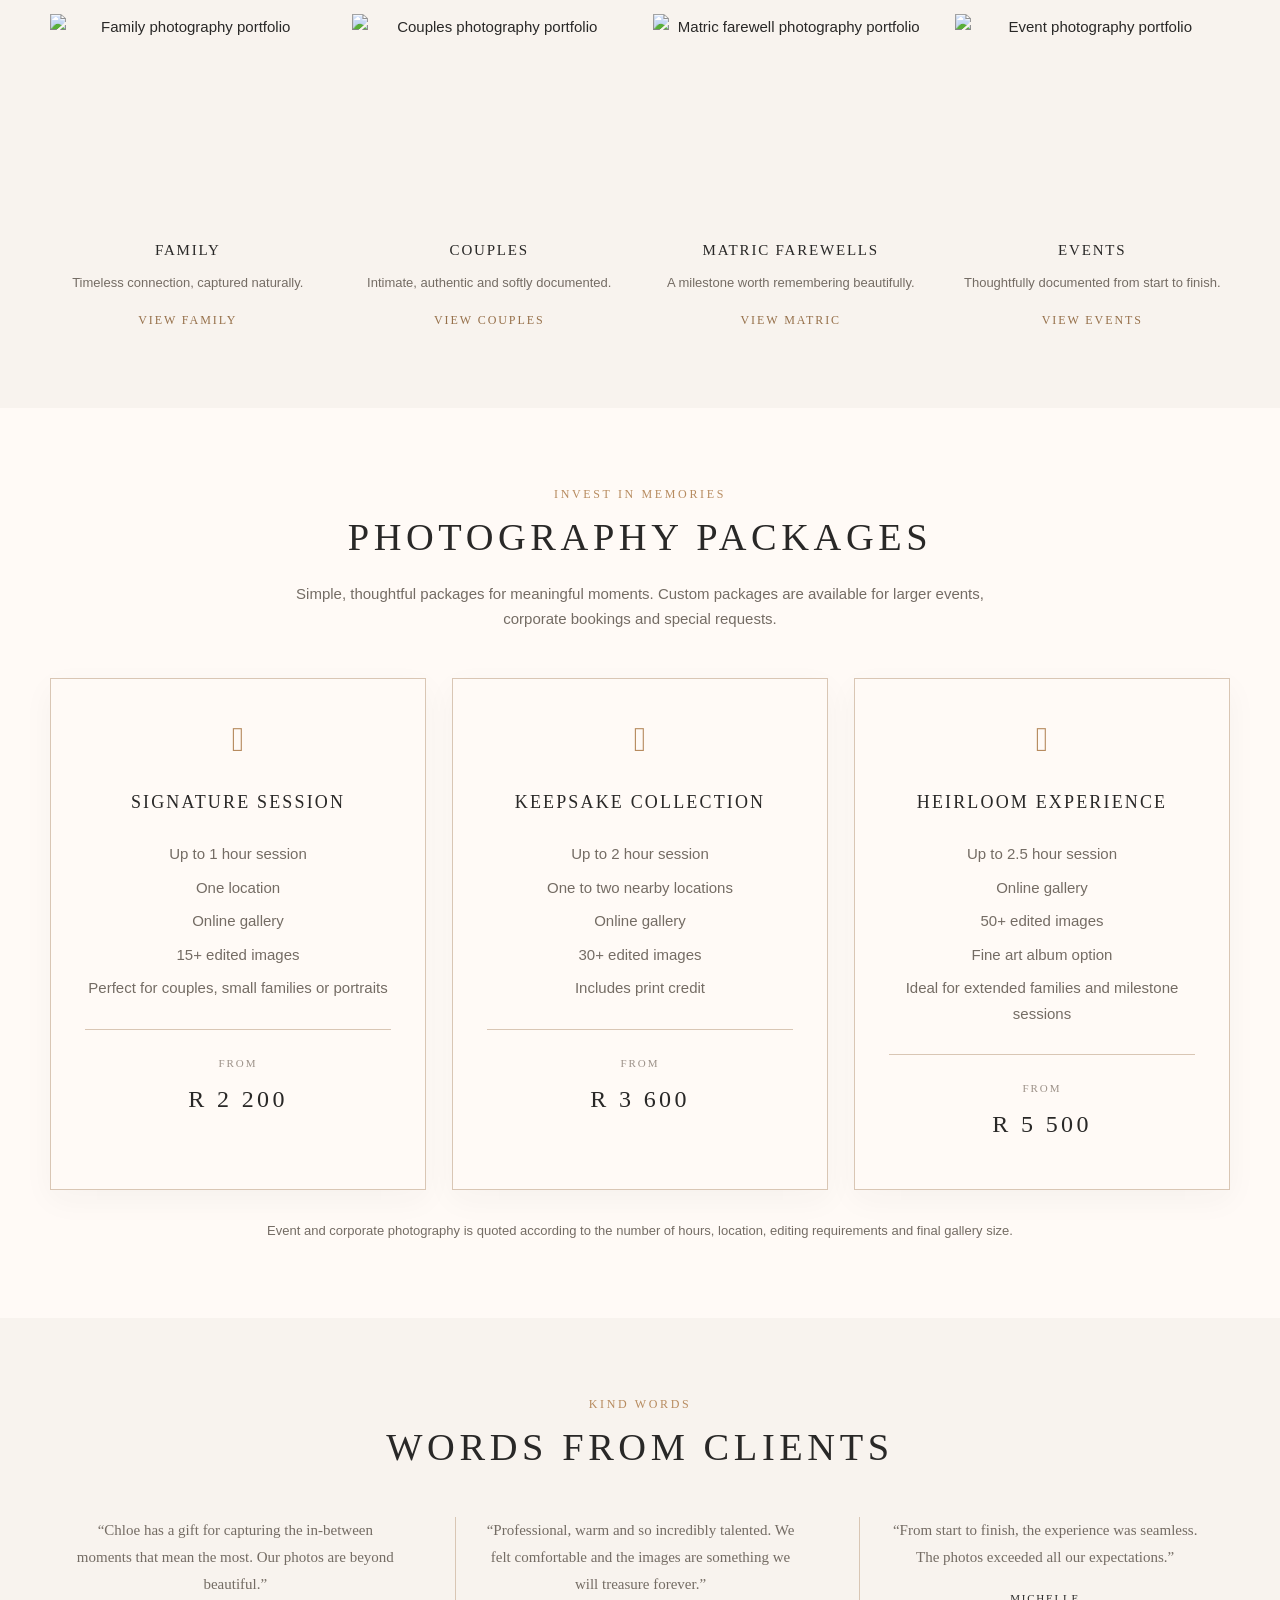
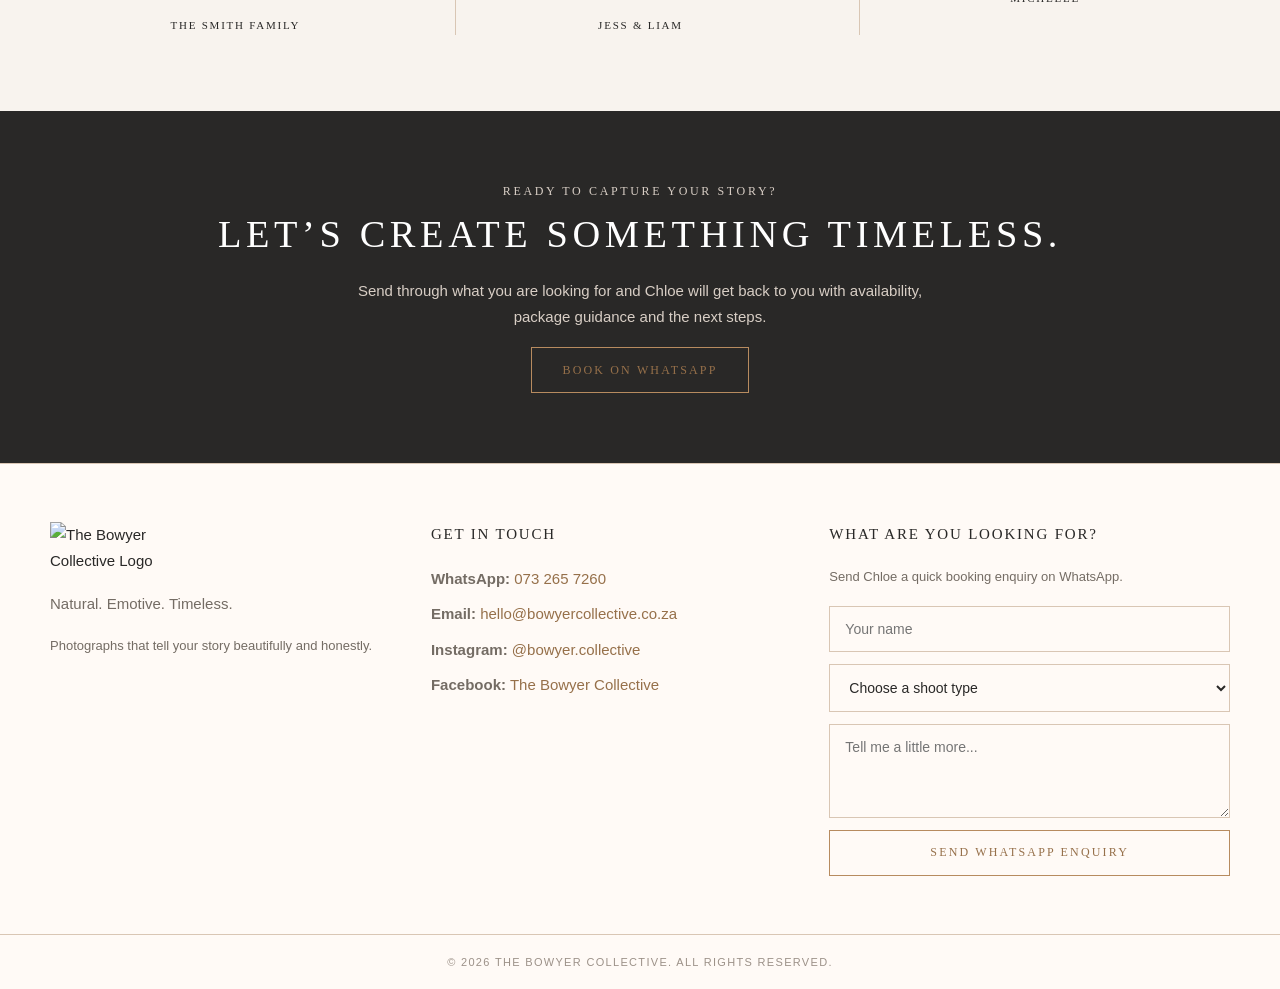
==== commit f2580a80: "Update index.html Creating V1 index" ====
--- a/index.html
+++ b/index.html
@@ -1,367 +1,262 @@
-<!DOCTYPE HTML>
-<!--
-	Strongly Typed by HTML5 UP
-	html5up.net | @ajlkn
-	Free for personal and commercial use under the CCA 3.0 license (html5up.net/license)
--->
-<html>
-	<head>
-		<title>Strongly Typed by HTML5 UP</title>
-		<meta charset="utf-8" />
-		<meta name="viewport" content="width=device-width, initial-scale=1, user-scalable=no" />
-		<link rel="stylesheet" href="assets/css/main.css" />
-	</head>
-	<body class="homepage is-preload">
-		<div id="page-wrapper">
-
-			<!-- Header -->
-				<section id="header">
-					<div class="container">
-
-						<!-- Logo -->
-							<h1 id="logo"><a href="index.html">Strongly Typed</a></h1>
-							<p>A responsive HTML5 site template. Manufactured by HTML5 UP.</p>
-
-						<!-- Nav -->
-							<nav id="nav">
-								<ul>
-									<li><a class="icon solid fa-home" href="index.html"><span>Introduction</span></a></li>
-									<li>
-										<a href="#" class="icon fa-chart-bar"><span>Dropdown</span></a>
-										<ul>
-											<li><a href="#">Lorem ipsum dolor</a></li>
-											<li><a href="#">Magna phasellus</a></li>
-											<li><a href="#">Etiam dolore nisl</a></li>
-											<li>
-												<a href="#">Phasellus consequat</a>
-												<ul>
-													<li><a href="#">Magna phasellus</a></li>
-													<li><a href="#">Etiam dolore nisl</a></li>
-													<li><a href="#">Phasellus consequat</a></li>
-												</ul>
-											</li>
-											<li><a href="#">Veroeros feugiat</a></li>
-										</ul>
-									</li>
-									<li><a class="icon solid fa-cog" href="left-sidebar.html"><span>Left Sidebar</span></a></li>
-									<li><a class="icon solid fa-retweet" href="right-sidebar.html"><span>Right Sidebar</span></a></li>
-									<li><a class="icon solid fa-sitemap" href="no-sidebar.html"><span>No Sidebar</span></a></li>
-								</ul>
-							</nav>
-
-					</div>
-				</section>
-
-			<!-- Features -->
-				<section id="features">
-					<div class="container">
-						<header>
-							<h2>Gentlemen, behold! This is <strong>Strongly Typed</strong>!</h2>
-						</header>
-						<div class="row aln-center">
-							<div class="col-4 col-6-medium col-12-small">
-
-								<!-- Feature -->
-									<section>
-										<a href="#" class="image featured"><img src="images/pic01.jpg" alt="" /></a>
-										<header>
-											<h3>Okay, so what is this?</h3>
-										</header>
-										<p>This is <strong>Strongly Typed</strong>, a free, fully responsive site template
-										by <a href="http://html5up.net">HTML5 UP</a>. Free for personal and commercial use under the
-										<a href="http://html5up.net/license">CCA 3.0 license</a>.</p>
-									</section>
-
-							</div>
-							<div class="col-4 col-6-medium col-12-small">
-
-								<!-- Feature -->
-									<section>
-										<a href="#" class="image featured"><img src="images/pic02.jpg" alt="" /></a>
-										<header>
-											<h3>Nice! What is HTML5 UP?</h3>
-										</header>
-										<p><a href="http://html5up.net">HTML5 UP</a> is a side project of <a href="http://twitter.com/ajlkn">AJ’s</a> (= me).
-										I started it as a way to both test my responsive tools and sharpen up my coding
-										and design skills a bit.</p>
-									</section>
-
-							</div>
-							<div class="col-4 col-6-medium col-12-small">
-
-								<!-- Feature -->
-									<section>
-										<a href="#" class="image featured"><img src="images/pic03.jpg" alt="" /></a>
-										<header>
-											<h3>What's this built with?</h3>
-										</header>
-										<p><strong>Responsive Tools</strong> is a simple set of tools for building responsive
-										sites and apps. All of my templates at <a href="http://html5up.net">HTML5 UP</a> are built using these tools.</p>
-									</section>
-
-							</div>
-							<div class="col-12">
-								<ul class="actions">
-									<li><a href="#" class="button icon solid fa-file">Tell Me More</a></li>
-								</ul>
-							</div>
-						</div>
-					</div>
-				</section>
-
-			<!-- Banner -->
-				<section id="banner">
-					<div class="container">
-						<p>Use this space for <strong>profound thoughts</strong>.<br />
-						Or an enormous ad. Whatever.</p>
-					</div>
-				</section>
-
-			<!-- Main -->
-				<section id="main">
-					<div class="container">
-						<div class="row">
-
-							<!-- Content -->
-								<div id="content" class="col-8 col-12-medium">
-
-									<!-- Post -->
-										<article class="box post">
-											<header>
-												<h2><a href="#">I don’t want to say <strong>it’s the aliens</strong> ...<br />
-												but it’s the aliens.</a></h2>
-											</header>
-											<a href="#" class="image featured"><img src="images/pic04.jpg" alt="" /></a>
-											<h3>I mean isn't it possible?</h3>
-											<p>Phasellus laoreet massa id justo mattis pharetra. Fusce suscipit
-											ligula vel quam viverra sit amet mollis tortor congue. Sed quis mauris
-											sit amet magna accumsan tristique. Curabitur leo nibh, rutrum eu malesuada
-											in, tristique at erat lorem ipsum dolor sit amet lorem ipsum sed consequat
-											magna tempus veroeros lorem sed tempus aliquam lorem ipsum veroeros
-											consequat magna tempus lorem ipsum consequat Phasellus laoreet massa id
-											justo mattis pharetra. Fusce suscipit ligula vel quam viverra sit amet
-											mollis tortor congue. Sed quis mauris sit amet magna accumsan tristique.
-											Curabitur leo nibh, rutrum eu malesuada in tristique.</p>
-											<ul class="actions">
-												<li><a href="#" class="button icon solid fa-file">Continue Reading</a></li>
-											</ul>
-										</article>
-
-									<!-- Post -->
-										<article class="box post">
-											<header>
-												<h2><a href="#">By the way, many thanks to <strong>regularjane</strong>
-												for these awesome demo photos</a></h2>
-											</header>
-											<a href="#" class="image featured"><img src="images/pic05.jpg" alt="" /></a>
-											<h3>You should probably check out her work</h3>
-											<p>Phasellus laoreet massa id justo mattis pharetra. Fusce suscipit
-											ligula vel quam viverra sit amet mollis tortor congue. Sed quis mauris
-											sit amet magna accumsan tristique. Curabitur leo nibh, rutrum eu malesuada
-											in, tristique at erat lorem ipsum dolor sit amet lorem ipsum sed consequat
-											consequat magna tempus lorem ipsum consequat Phasellus laoreet massa id
-											in, tristique at erat lorem ipsum dolor sit amet lorem ipsum sed consequat
-											magna tempus veroeros lorem sed tempus aliquam lorem ipsum veroeros
-											consequat magna tempus lorem ipsum consequat Phasellus laoreet massa id
-											justo mattis pharetra. Fusce suscipit ligula vel quam viverra sit amet
-											mollis tortor congue. Sed quis mauris sit amet magna accumsan tristique.
-											Curabitur leo nibh, rutrum malesuada.</p>
-											<p>Erat lorem ipsum veroeros consequat magna tempus lorem ipsum consequat
-											Phasellus laoreet massa id justo mattis pharetra. Fusce suscipit ligula
-											vel quam viverra sit amet mollis tortor congue. Sed quis mauris sit amet
-											magna accumsan tristique. Curabitur leo nibh, rutrum eu malesuada in,
-											tristique at erat. Curabitur leo nibh, rutrum eu malesuada in, tristique
-											at erat lorem ipsum dolor sit amet lorem ipsum sed consequat magna
-											tempus veroeros lorem sed tempus aliquam lorem ipsum veroeros consequat
-											magna tempus.</p>
-											<ul class="actions">
-												<li><a href="#" class="button icon solid fa-file">Continue Reading</a></li>
-											</ul>
-										</article>
-
-								</div>
-
-							<!-- Sidebar -->
-								<div id="sidebar" class="col-4 col-12-medium">
-
-									<!-- Excerpts -->
-										<section>
-											<ul class="divided">
-												<li>
-
-													<!-- Excerpt -->
-														<article class="box excerpt">
-															<header>
-																<span class="date">July 30</span>
-																<h3><a href="#">Just another post</a></h3>
-															</header>
-															<p>Lorem ipsum dolor odio facilisis convallis. Etiam non nunc vel est
-															suscipit convallis non id orci lorem ipsum sed magna consequat feugiat lorem dolore.</p>
-														</article>
-
-												</li>
-												<li>
-
-													<!-- Excerpt -->
-														<article class="box excerpt">
-															<header>
-																<span class="date">July 28</span>
-																<h3><a href="#">And another post</a></h3>
-															</header>
-															<p>Lorem ipsum dolor odio facilisis convallis. Etiam non nunc vel est
-															suscipit convallis non id orci lorem ipsum sed magna consequat feugiat lorem dolore.</p>
-														</article>
-
-												</li>
-												<li>
-
-													<!-- Excerpt -->
-														<article class="box excerpt">
-															<header>
-																<span class="date">July 24</span>
-																<h3><a href="#">One more post</a></h3>
-															</header>
-															<p>Lorem ipsum dolor odio facilisis convallis. Etiam non nunc vel est
-															suscipit convallis non id orci lorem ipsum sed magna consequat feugiat lorem dolore.</p>
-														</article>
-
-												</li>
-											</ul>
-										</section>
-
-									<!-- Highlights -->
-										<section>
-											<ul class="divided">
-												<li>
-
-													<!-- Highlight -->
-														<article class="box highlight">
-															<header>
-																<h3><a href="#">Something of note</a></h3>
-															</header>
-															<a href="#" class="image left"><img src="images/pic06.jpg" alt="" /></a>
-															<p>Phasellus sed laoreet massa id justo mattis pharetra. Fusce suscipit ligula vel quam
-															viverra sit amet mollis tortor congue magna lorem ipsum dolor et quisque ut odio facilisis
-															convallis. Etiam non nunc vel est suscipit convallis non id orci. Ut interdum tempus
-															facilisis convallis. Etiam non nunc vel est suscipit convallis non id orci.</p>
-															<ul class="actions">
-																<li><a href="#" class="button icon solid fa-file">Learn More</a></li>
-															</ul>
-														</article>
-
-												</li>
-												<li>
-
-													<!-- Highlight -->
-														<article class="box highlight">
-															<header>
-																<h3><a href="#">Something of less note</a></h3>
-															</header>
-															<a href="#" class="image left"><img src="images/pic07.jpg" alt="" /></a>
-															<p>Phasellus sed laoreet massa id justo mattis pharetra. Fusce suscipit ligula vel quam
-															viverra sit amet mollis tortor congue magna lorem ipsum dolor et quisque ut odio facilisis
-															convallis. Etiam non nunc vel est suscipit convallis non id orci. Ut interdum tempus
-															facilisis convallis. Etiam non nunc vel est suscipit convallis non id orci.</p>
-															<ul class="actions">
-																<li><a href="#" class="button icon solid fa-file">Learn More</a></li>
-															</ul>
-														</article>
-
-												</li>
-											</ul>
-										</section>
-
-								</div>
-
-						</div>
-					</div>
-				</section>
-
-			<!-- Footer -->
-				<section id="footer">
-					<div class="container">
-						<header>
-							<h2>Questions or comments? <strong>Get in touch:</strong></h2>
-						</header>
-						<div class="row">
-							<div class="col-6 col-12-medium">
-								<section>
-									<form method="post" action="#">
-										<div class="row gtr-50">
-											<div class="col-6 col-12-small">
-												<input name="name" placeholder="Name" type="text" />
-											</div>
-											<div class="col-6 col-12-small">
-												<input name="email" placeholder="Email" type="text" />
-											</div>
-											<div class="col-12">
-												<textarea name="message" placeholder="Message"></textarea>
-											</div>
-											<div class="col-12">
-												<a href="#" class="form-button-submit button icon solid fa-envelope">Send Message</a>
-											</div>
-										</div>
-									</form>
-								</section>
-							</div>
-							<div class="col-6 col-12-medium">
-								<section>
-									<p>Erat lorem ipsum veroeros consequat magna tempus lorem ipsum consequat Phaselamet
-									mollis tortor congue. Sed quis mauris sit amet magna accumsan tristique. Curabitur
-									leo nibh, rutrum eu malesuada.</p>
-									<div class="row">
-										<div class="col-6 col-12-small">
-											<ul class="icons">
-												<li class="icon solid fa-home">
-													1234 Somewhere Road<br />
-													Nashville, TN 00000<br />
-													USA
-												</li>
-												<li class="icon solid fa-phone">
-													(000) 000-0000
-												</li>
-												<li class="icon solid fa-envelope">
-													<a href="#">info@untitled.tld</a>
-												</li>
-											</ul>
-										</div>
-										<div class="col-6 col-12-small">
-											<ul class="icons">
-												<li class="icon brands fa-twitter">
-													<a href="#">@untitled</a>
-												</li>
-												<li class="icon brands fa-instagram">
-													<a href="#">instagram.com/untitled</a>
-												</li>
-												<li class="icon brands fa-dribbble">
-													<a href="#">dribbble.com/untitled</a>
-												</li>
-												<li class="icon brands fa-facebook-f">
-													<a href="#">facebook.com/untitled</a>
-												</li>
-											</ul>
-										</div>
-									</div>
-								</section>
-							</div>
-						</div>
-					</div>
-					<div id="copyright" class="container">
-						<ul class="links">
-							<li>&copy; Untitled. All rights reserved.</li><li>Design: <a href="http://html5up.net">HTML5 UP</a></li>
-						</ul>
-					</div>
-				</section>
-
-		</div>
-
-		<!-- Scripts -->
-			<script src="assets/js/jquery.min.js"></script>
-			<script src="assets/js/jquery.dropotron.min.js"></script>
-			<script src="assets/js/browser.min.js"></script>
-			<script src="assets/js/breakpoints.min.js"></script>
-			<script src="assets/js/util.js"></script>
-			<script src="assets/js/main.js"></script>
-
-	</body>
-</html>+<!DOCTYPE html>
+<html lang="en">
+<head>
+  <title>The Bowyer Collective | Natural, Emotive, Timeless Photography</title>
+  <meta charset="utf-8">
+  <meta name="viewport" content="width=device-width, initial-scale=1">
+  <meta name="description" content="The Bowyer Collective captures natural, emotive and timeless photography for families, couples, matric farewells and events.">
+
+  <link rel="stylesheet" href="assets/css/bowyer.css">
+</head>
+
+<body>
+  <div class="page-shell">
+    <div id="site-header"></div>
+
+    <main>
+      <section class="hero">
+        <div class="hero-copy">
+          <p class="eyebrow">The Bowyer Collective</p>
+          <h1>Your story,<br>beautifully<br>captured.</h1>
+          <div class="hero-line"></div>
+          <p>
+            Timeless, emotive photography for the moments you will want to remember forever.
+            Family stories, soft in-between moments and beautifully honest memories.
+          </p>
+
+          <div class="hero-actions">
+            <a href="portfolio.html" class="button">View Portfolio</a>
+            <a href="#packages" class="button">View Packages</a>
+          </div>
+        </div>
+
+        <div class="hero-image" aria-label="Family photography hero image"></div>
+      </section>
+
+      <section class="section section-soft" id="about">
+        <div class="container">
+          <div class="about-grid">
+            <div class="about-image">
+              <img src="assets/images/about-chloe.jpg" alt="Chloe Bowyer photographing a client">
+            </div>
+
+            <div class="about-copy">
+              <p class="eyebrow">Hi, I'm Chloe</p>
+              <h2>The heart behind<br>the lens</h2>
+              <p>
+                I am a photographer, storyteller and memory keeper. I believe in capturing the
+                in-between moments and the big ones in a way that feels true to you.
+              </p>
+              <p>
+                My style is soft, natural and emotive. I want your photographs to feel warm,
+                honest and timeless, so that they become the images you keep coming back to
+                years from now.
+              </p>
+              <p>
+                Whether it is a family session, a couple shoot, a matric farewell or a special
+                event, my goal is to make you feel comfortable and gently guided while still
+                allowing the real moments to unfold naturally.
+              </p>
+            </div>
+          </div>
+        </div>
+      </section>
+
+      <section class="section" id="portfolio">
+        <div class="container">
+          <div class="section-heading">
+            <p class="eyebrow">Explore the moments</p>
+            <h2>Portfolio highlights</h2>
+            <p>
+              A glimpse into the stories I love capturing. Each collection has its own feeling,
+              but the same heart: natural connection, beautiful light and honest emotion.
+            </p>
+          </div>
+
+          <div class="portfolio-grid">
+            <article
+              class="portfolio-card"
+              data-rotating-images="assets/images/portfolio/family-1.jpg, assets/images/portfolio/family-2.jpg, assets/images/portfolio/family-3.jpg"
+            >
+              <a href="portfolio.html#family" class="portfolio-image">
+                <img src="assets/images/portfolio/family-1.jpg" alt="Family photography portfolio">
+              </a>
+              <h3>Family</h3>
+              <p>Timeless connection, captured naturally.</p>
+              <a href="portfolio.html#family" class="text-link">View family</a>
+            </article>
+
+            <article
+              class="portfolio-card"
+              data-rotating-images="assets/images/portfolio/couples-1.jpg, assets/images/portfolio/couples-2.jpg, assets/images/portfolio/couples-3.jpg"
+            >
+              <a href="portfolio.html#couples" class="portfolio-image">
+                <img src="assets/images/portfolio/couples-1.jpg" alt="Couples photography portfolio">
+              </a>
+              <h3>Couples</h3>
+              <p>Intimate, authentic and softly documented.</p>
+              <a href="portfolio.html#couples" class="text-link">View couples</a>
+            </article>
+
+            <article
+              class="portfolio-card"
+              data-rotating-images="assets/images/portfolio/matric-1.jpg, assets/images/portfolio/matric-2.jpg, assets/images/portfolio/matric-3.jpg"
+            >
+              <a href="portfolio.html#matric-farewells" class="portfolio-image">
+                <img src="assets/images/portfolio/matric-1.jpg" alt="Matric farewell photography portfolio">
+              </a>
+              <h3>Matric Farewells</h3>
+              <p>A milestone worth remembering beautifully.</p>
+              <a href="portfolio.html#matric-farewells" class="text-link">View matric</a>
+            </article>
+
+            <article
+              class="portfolio-card"
+              data-rotating-images="assets/images/portfolio/events-1.jpg, assets/images/portfolio/events-2.jpg, assets/images/portfolio/events-3.jpg"
+            >
+              <a href="portfolio.html#events" class="portfolio-image">
+                <img src="assets/images/portfolio/events-1.jpg" alt="Event photography portfolio">
+              </a>
+              <h3>Events</h3>
+              <p>Thoughtfully documented from start to finish.</p>
+              <a href="portfolio.html#events" class="text-link">View events</a>
+            </article>
+          </div>
+        </div>
+      </section>
+
+      <section class="section section-soft" id="packages">
+        <div class="container">
+          <div class="section-heading">
+            <p class="eyebrow">Invest in memories</p>
+            <h2>Photography packages</h2>
+            <p>
+              Simple, thoughtful packages for meaningful moments. Custom packages are available
+              for larger events, corporate bookings and special requests.
+            </p>
+          </div>
+
+          <div class="packages-grid">
+            <article class="package-card">
+              <div class="package-icon">𓆸</div>
+              <h3>Signature Session</h3>
+
+              <ul>
+                <li>Up to 1 hour session</li>
+                <li>One location</li>
+                <li>Online gallery</li>
+                <li>15+ edited images</li>
+                <li>Perfect for couples, small families or portraits</li>
+              </ul>
+
+              <div class="package-price">
+                <span>From</span>
+                <strong>R 2 200</strong>
+              </div>
+            </article>
+
+            <article class="package-card">
+              <div class="package-icon">𓇬</div>
+              <h3>Keepsake Collection</h3>
+
+              <ul>
+                <li>Up to 2 hour session</li>
+                <li>One to two nearby locations</li>
+                <li>Online gallery</li>
+                <li>30+ edited images</li>
+                <li>Includes print credit</li>
+              </ul>
+
+              <div class="package-price">
+                <span>From</span>
+                <strong>R 3 600</strong>
+              </div>
+            </article>
+
+            <article class="package-card">
+              <div class="package-icon">𓍯</div>
+              <h3>Heirloom Experience</h3>
+
+              <ul>
+                <li>Up to 2.5 hour session</li>
+                <li>Online gallery</li>
+                <li>50+ edited images</li>
+                <li>Fine art album option</li>
+                <li>Ideal for extended families and milestone sessions</li>
+              </ul>
+
+              <div class="package-price">
+                <span>From</span>
+                <strong>R 5 500</strong>
+              </div>
+            </article>
+          </div>
+
+          <p class="package-note">
+            Event and corporate photography is quoted according to the number of hours,
+            location, editing requirements and final gallery size.
+          </p>
+        </div>
+      </section>
+
+      <section class="section" id="kind-words">
+        <div class="container">
+          <div class="section-heading">
+            <p class="eyebrow">Kind words</p>
+            <h2>Words from clients</h2>
+          </div>
+
+          <div class="testimonial-grid">
+            <div class="testimonial">
+              <blockquote>
+                “Chloe has a gift for capturing the in-between moments that mean the most.
+                Our photos are beyond beautiful.”
+              </blockquote>
+              <cite>The Smith Family</cite>
+            </div>
+
+            <div class="testimonial">
+              <blockquote>
+                “Professional, warm and so incredibly talented. We felt comfortable and
+                the images are something we will treasure forever.”
+              </blockquote>
+              <cite>Jess & Liam</cite>
+            </div>
+
+            <div class="testimonial">
+              <blockquote>
+                “From start to finish, the experience was seamless. The photos exceeded
+                all our expectations.”
+              </blockquote>
+              <cite>Michelle</cite>
+            </div>
+          </div>
+        </div>
+      </section>
+
+      <section class="cta-strip">
+        <div class="container">
+          <p class="eyebrow">Ready to capture your story?</p>
+          <h2>Let’s create something timeless.</h2>
+          <p>
+            Send through what you are looking for and Chloe will get back to you with
+            availability, package guidance and the next steps.
+          </p>
+          <a
+            href="https://wa.me/27732657260?text=Hi%20Chloe%2C%20I%20would%20like%20to%20book%20a%20photoshoot."
+            class="button"
+            target="_blank"
+            rel="noopener"
+          >
+            Book on WhatsApp
+          </a>
+        </div>
+      </section>
+    </main>
+
+    <div id="site-footer"></div>
+  </div>
+
+  <script src="assets/js/includes.js"></script>
+</body>
+</html>
--- a/assets/css/bowyer.css
+++ b/assets/css/bowyer.css
@@ -0,0 +1,672 @@
+:root {
+  --cream: #f8f3ee;
+  --warm-white: #fffaf6;
+  --soft-beige: #e7d8c8;
+  --border-beige: #d9c6b4;
+  --gold: #b78b5f;
+  --gold-dark: #96704a;
+  --charcoal: #292827;
+  --muted: #746c64;
+  --light-text: #9c9188;
+  --shadow: 0 18px 45px rgba(41, 40, 39, 0.08);
+  --serif: Georgia, "Times New Roman", serif;
+  --sans: Arial, Helvetica, sans-serif;
+}
+
+* {
+  box-sizing: border-box;
+}
+
+html {
+  scroll-behavior: smooth;
+}
+
+body {
+  margin: 0;
+  background: var(--cream);
+  color: var(--charcoal);
+  font-family: var(--sans);
+  font-size: 15px;
+  line-height: 1.7;
+}
+
+img {
+  max-width: 100%;
+  display: block;
+}
+
+a {
+  color: inherit;
+  text-decoration: none;
+}
+
+.page-shell {
+  background: var(--cream);
+}
+
+.container {
+  width: min(1180px, calc(100% - 40px));
+  margin: 0 auto;
+}
+
+.section {
+  padding: 76px 0;
+}
+
+.section-soft {
+  background: var(--warm-white);
+}
+
+.eyebrow {
+  margin: 0 0 10px;
+  color: var(--gold);
+  font-family: var(--serif);
+  font-size: 12px;
+  letter-spacing: 0.22em;
+  text-transform: uppercase;
+}
+
+h1,
+h2,
+h3,
+h4 {
+  font-family: var(--serif);
+  font-weight: 400;
+  color: var(--charcoal);
+  letter-spacing: 0.12em;
+  text-transform: uppercase;
+}
+
+h1 {
+  font-size: clamp(38px, 5vw, 72px);
+  line-height: 1.12;
+  margin: 0;
+}
+
+h2 {
+  font-size: clamp(26px, 3vw, 42px);
+  line-height: 1.22;
+  margin: 0 0 20px;
+}
+
+h3 {
+  font-size: 18px;
+  margin: 0 0 14px;
+}
+
+p {
+  margin: 0 0 18px;
+  color: var(--muted);
+}
+
+.button,
+button {
+  display: inline-flex;
+  justify-content: center;
+  align-items: center;
+  min-height: 46px;
+  padding: 0 30px;
+  border: 1px solid var(--gold);
+  background: transparent;
+  color: var(--gold-dark);
+  font-family: var(--serif);
+  font-size: 12px;
+  letter-spacing: 0.18em;
+  text-transform: uppercase;
+  cursor: pointer;
+  transition: 0.25s ease;
+}
+
+.button:hover,
+button:hover {
+  background: var(--gold);
+  color: #fff;
+}
+
+/* Header */
+
+.site-header {
+  position: sticky;
+  top: 0;
+  z-index: 50;
+  background: rgba(248, 243, 238, 0.94);
+  border-bottom: 1px solid rgba(217, 198, 180, 0.7);
+  backdrop-filter: blur(12px);
+}
+
+.header-inner {
+  width: min(1180px, calc(100% - 40px));
+  min-height: 94px;
+  margin: 0 auto;
+  display: flex;
+  justify-content: space-between;
+  align-items: center;
+  gap: 30px;
+}
+
+.brand-logo {
+  width: 150px;
+  height: auto;
+}
+
+.site-nav {
+  display: flex;
+  align-items: center;
+  gap: 34px;
+}
+
+.site-nav a {
+  position: relative;
+  color: var(--charcoal);
+  font-family: var(--serif);
+  font-size: 12px;
+  letter-spacing: 0.16em;
+  text-transform: uppercase;
+  transition: 0.25s ease;
+}
+
+.site-nav a:not(.book-now)::after {
+  content: "";
+  position: absolute;
+  left: 50%;
+  bottom: -10px;
+  width: 0;
+  height: 1px;
+  background: var(--gold);
+  transform: translateX(-50%);
+  transition: 0.25s ease;
+}
+
+.site-nav a:hover,
+.site-nav a.active {
+  color: var(--gold-dark);
+}
+
+.site-nav a:hover::after,
+.site-nav a.active::after {
+  width: 100%;
+}
+
+.book-now {
+  padding: 13px 24px;
+  border: 1px solid var(--gold);
+  color: var(--gold-dark) !important;
+}
+
+.book-now:hover {
+  background: var(--gold);
+  color: #fff !important;
+}
+
+.nav-toggle {
+  display: none;
+  width: 44px;
+  height: 38px;
+  min-height: 38px;
+  padding: 0;
+  border: 1px solid var(--border-beige);
+  background: transparent;
+}
+
+.nav-toggle span {
+  display: block;
+  width: 20px;
+  height: 1px;
+  margin: 4px auto;
+  background: var(--charcoal);
+}
+
+/* Hero */
+
+.hero {
+  min-height: 720px;
+  display: grid;
+  grid-template-columns: 0.88fr 1.12fr;
+  align-items: stretch;
+  background: var(--cream);
+}
+
+.hero-copy {
+  padding: 110px 0 80px max(40px, calc((100vw - 1180px) / 2));
+  display: flex;
+  flex-direction: column;
+  justify-content: center;
+}
+
+.hero-copy p {
+  max-width: 420px;
+  margin-top: 26px;
+}
+
+.hero-line {
+  width: 54px;
+  height: 1px;
+  margin: 26px 0;
+  background: var(--gold);
+}
+
+.hero-actions {
+  display: flex;
+  flex-wrap: wrap;
+  gap: 14px;
+  margin-top: 12px;
+}
+
+.hero-image {
+  position: relative;
+  min-height: 520px;
+  background:
+    linear-gradient(to right, rgba(248, 243, 238, 0.75), rgba(248, 243, 238, 0.05)),
+    url("../images/hero-family.jpg") center / cover no-repeat;
+}
+
+.hero-image::after {
+  content: "";
+  position: absolute;
+  inset: 0;
+  background: rgba(248, 243, 238, 0.08);
+}
+
+/* About */
+
+.about-grid {
+  display: grid;
+  grid-template-columns: 0.9fr 1.1fr;
+  gap: 70px;
+  align-items: center;
+}
+
+.about-image {
+  box-shadow: var(--shadow);
+}
+
+.about-image img {
+  width: 100%;
+  aspect-ratio: 4 / 3;
+  object-fit: cover;
+  filter: grayscale(100%);
+}
+
+.about-copy {
+  max-width: 610px;
+}
+
+.text-link {
+  display: inline-block;
+  margin-top: 8px;
+  color: var(--gold-dark);
+  font-family: var(--serif);
+  font-size: 12px;
+  letter-spacing: 0.16em;
+  text-transform: uppercase;
+}
+
+/* Portfolio */
+
+.section-heading {
+  text-align: center;
+  max-width: 720px;
+  margin: 0 auto 46px;
+}
+
+.portfolio-grid {
+  display: grid;
+  grid-template-columns: repeat(4, 1fr);
+  gap: 26px;
+}
+
+.portfolio-card {
+  text-align: center;
+}
+
+.portfolio-image {
+  position: relative;
+  overflow: hidden;
+  background: var(--soft-beige);
+  box-shadow: var(--shadow);
+}
+
+.portfolio-image img {
+  width: 100%;
+  aspect-ratio: 4 / 3;
+  object-fit: cover;
+  transition: opacity 0.3s ease, transform 0.5s ease;
+}
+
+.portfolio-card:hover img {
+  transform: scale(1.04);
+}
+
+.portfolio-image img.fade-out {
+  opacity: 0;
+}
+
+.portfolio-card h3 {
+  margin-top: 18px;
+  margin-bottom: 8px;
+  font-size: 15px;
+}
+
+.portfolio-card p {
+  font-size: 13px;
+  margin-bottom: 12px;
+}
+
+.portfolio-card .text-link {
+  margin-top: 0;
+}
+
+/* Packages */
+
+.packages-grid {
+  display: grid;
+  grid-template-columns: repeat(3, 1fr);
+  gap: 26px;
+}
+
+.package-card {
+  min-height: 390px;
+  padding: 44px 34px;
+  background: rgba(255, 250, 246, 0.78);
+  border: 1px solid var(--border-beige);
+  text-align: center;
+  box-shadow: 0 10px 30px rgba(41, 40, 39, 0.04);
+}
+
+.package-icon {
+  width: 42px;
+  height: 42px;
+  margin: 0 auto 22px;
+  color: var(--gold);
+  font-family: var(--serif);
+  font-size: 34px;
+  line-height: 1;
+}
+
+.package-card ul {
+  list-style: none;
+  padding: 0;
+  margin: 24px 0 28px;
+}
+
+.package-card li {
+  margin-bottom: 8px;
+  color: var(--muted);
+}
+
+.package-price {
+  padding-top: 24px;
+  border-top: 1px solid var(--border-beige);
+}
+
+.package-price span {
+  display: block;
+  color: var(--light-text);
+  font-family: var(--serif);
+  font-size: 11px;
+  letter-spacing: 0.18em;
+  text-transform: uppercase;
+}
+
+.package-price strong {
+  display: block;
+  margin-top: 6px;
+  color: var(--charcoal);
+  font-family: var(--serif);
+  font-size: 24px;
+  font-weight: 400;
+  letter-spacing: 0.14em;
+}
+
+.package-note {
+  max-width: 760px;
+  margin: 30px auto 0;
+  text-align: center;
+  font-size: 13px;
+}
+
+/* Testimonials */
+
+.testimonial-grid {
+  display: grid;
+  grid-template-columns: repeat(3, 1fr);
+  gap: 34px;
+}
+
+.testimonial {
+  padding: 0 24px;
+  text-align: center;
+  border-left: 1px solid var(--border-beige);
+}
+
+.testimonial:first-child {
+  border-left: 0;
+}
+
+.testimonial blockquote {
+  margin: 0;
+  color: var(--muted);
+  font-family: var(--serif);
+  font-size: 15px;
+  line-height: 1.8;
+}
+
+.testimonial cite {
+  display: block;
+  margin-top: 18px;
+  color: var(--charcoal);
+  font-family: var(--serif);
+  font-size: 11px;
+  font-style: normal;
+  letter-spacing: 0.16em;
+  text-transform: uppercase;
+}
+
+/* CTA */
+
+.cta-strip {
+  padding: 70px 0;
+  background: var(--charcoal);
+  text-align: center;
+}
+
+.cta-strip h2 {
+  color: #fff;
+}
+
+.cta-strip p {
+  max-width: 620px;
+  margin-left: auto;
+  margin-right: auto;
+  color: #d8cec5;
+}
+
+/* Footer */
+
+.site-footer {
+  background: var(--warm-white);
+  border-top: 1px solid var(--border-beige);
+}
+
+.footer-inner {
+  width: min(1180px, calc(100% - 40px));
+  margin: 0 auto;
+  padding: 58px 0;
+  display: grid;
+  grid-template-columns: 0.95fr 1fr 1.15fr;
+  gap: 50px;
+}
+
+.footer-logo {
+  width: 140px;
+  margin-bottom: 18px;
+}
+
+.footer-small {
+  font-size: 13px;
+}
+
+.footer-contact h3,
+.footer-form h3 {
+  margin-bottom: 18px;
+  font-size: 15px;
+}
+
+.footer-contact p {
+  margin-bottom: 10px;
+}
+
+.footer-contact a {
+  color: var(--gold-dark);
+}
+
+.footer-form form {
+  display: grid;
+  gap: 12px;
+}
+
+input,
+select,
+textarea {
+  width: 100%;
+  padding: 14px 15px;
+  border: 1px solid var(--border-beige);
+  background: transparent;
+  color: var(--charcoal);
+  font-family: var(--sans);
+  font-size: 14px;
+}
+
+textarea {
+  resize: vertical;
+}
+
+input:focus,
+select:focus,
+textarea:focus {
+  outline: 1px solid var(--gold);
+}
+
+.footer-form button {
+  width: 100%;
+}
+
+.footer-bottom {
+  padding: 18px 20px;
+  border-top: 1px solid var(--border-beige);
+  text-align: center;
+}
+
+.footer-bottom p {
+  margin: 0;
+  color: var(--light-text);
+  font-size: 11px;
+  letter-spacing: 0.12em;
+  text-transform: uppercase;
+}
+
+/* Responsive */
+
+@media (max-width: 980px) {
+  .header-inner {
+    min-height: 82px;
+  }
+
+  .nav-toggle {
+    display: block;
+  }
+
+  .site-nav {
+    position: absolute;
+    top: 82px;
+    left: 0;
+    right: 0;
+    display: none;
+    flex-direction: column;
+    gap: 0;
+    padding: 18px 20px 24px;
+    background: var(--cream);
+    border-bottom: 1px solid var(--border-beige);
+  }
+
+  .site-nav.open {
+    display: flex;
+  }
+
+  .site-nav a {
+    width: 100%;
+    padding: 14px 0;
+    text-align: center;
+  }
+
+  .book-now {
+    margin-top: 10px;
+  }
+
+  .hero {
+    grid-template-columns: 1fr;
+  }
+
+  .hero-copy {
+    padding: 80px 30px;
+  }
+
+  .hero-image {
+    min-height: 440px;
+  }
+
+  .about-grid,
+  .footer-inner {
+    grid-template-columns: 1fr;
+  }
+
+  .portfolio-grid,
+  .packages-grid,
+  .testimonial-grid {
+    grid-template-columns: repeat(2, 1fr);
+  }
+
+  .testimonial {
+    border-left: 0;
+  }
+}
+
+@media (max-width: 640px) {
+  .container {
+    width: min(100% - 28px, 1180px);
+  }
+
+  .section {
+    padding: 56px 0;
+  }
+
+  .brand-logo {
+    width: 128px;
+  }
+
+  .hero-copy {
+    padding: 64px 22px;
+  }
+
+  .hero-actions {
+    flex-direction: column;
+  }
+
+  .button {
+    width: 100%;
+  }
+
+  .portfolio-grid,
+  .packages-grid,
+  .testimonial-grid {
+    grid-template-columns: 1fr;
+  }
+
+  .package-card {
+    min-height: auto;
+  }
+
+  .footer-inner {
+    width: min(100% - 28px, 1180px);
+  }
+}
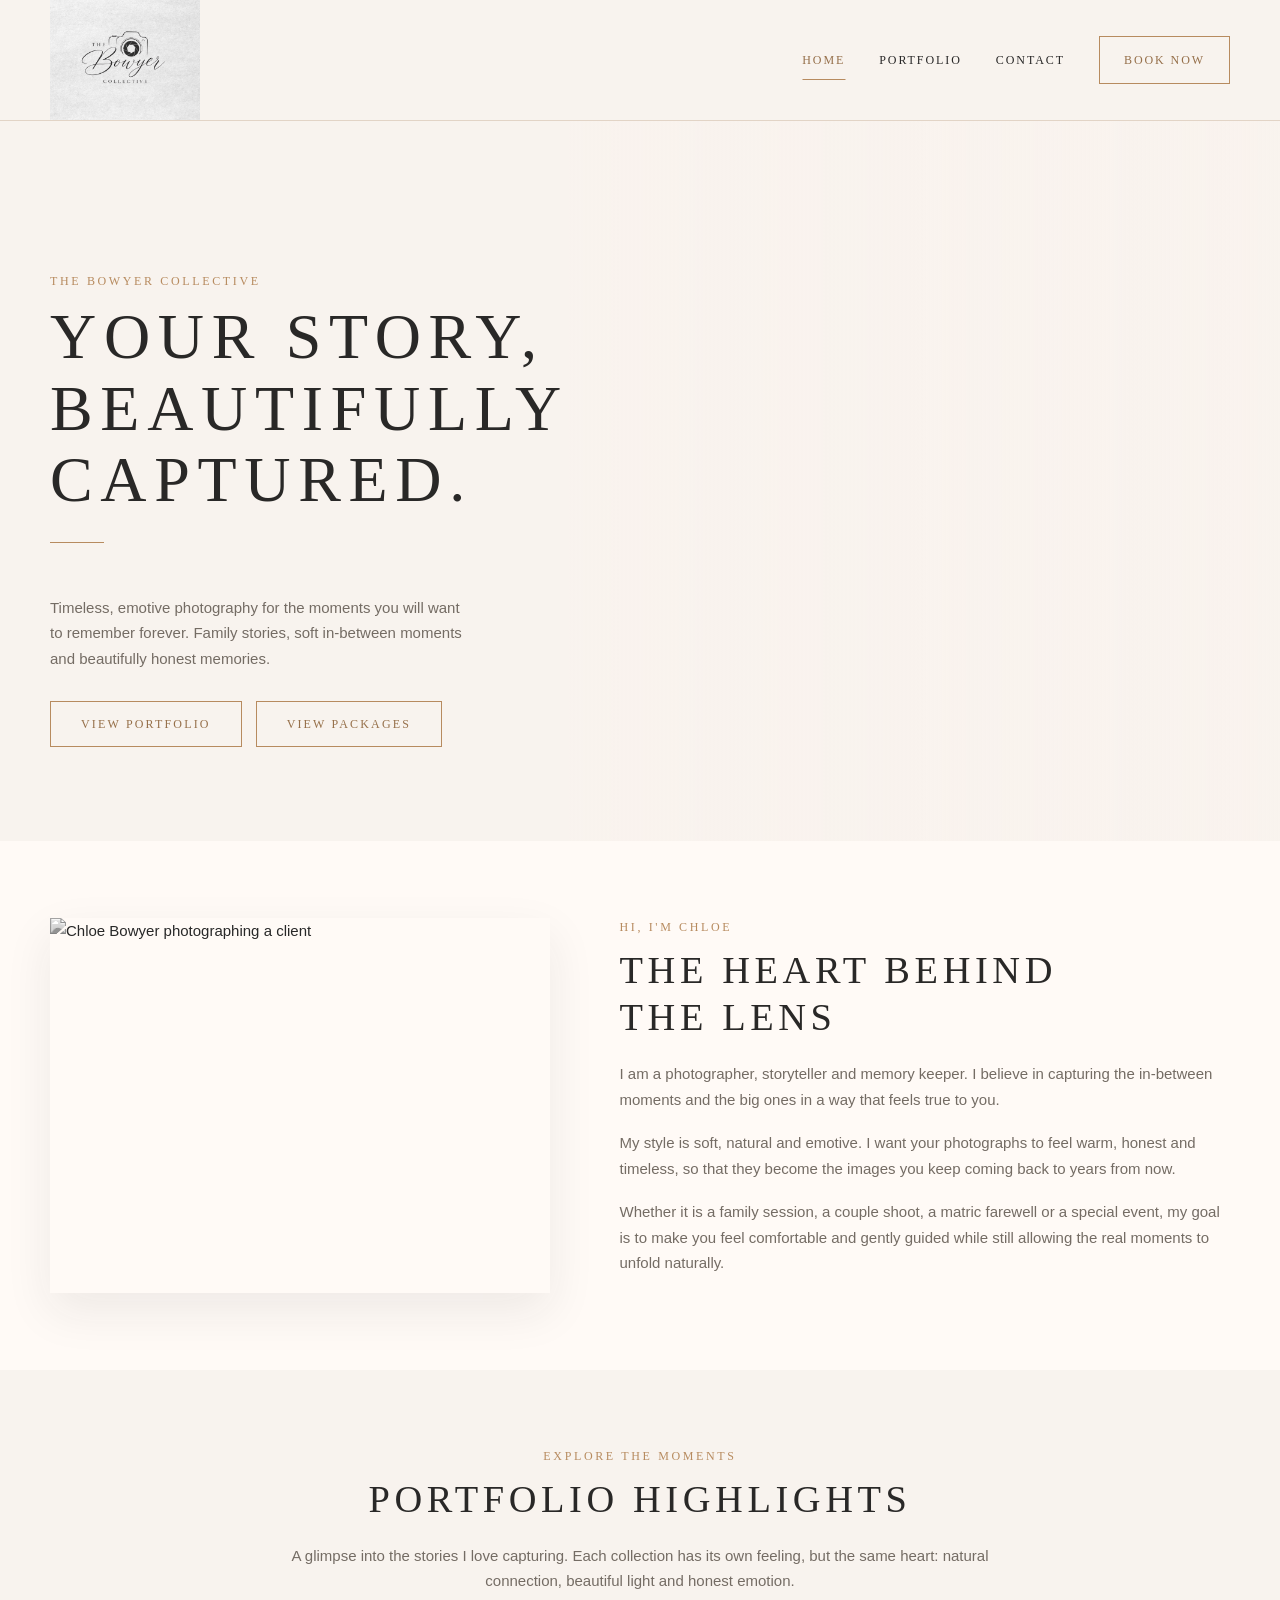
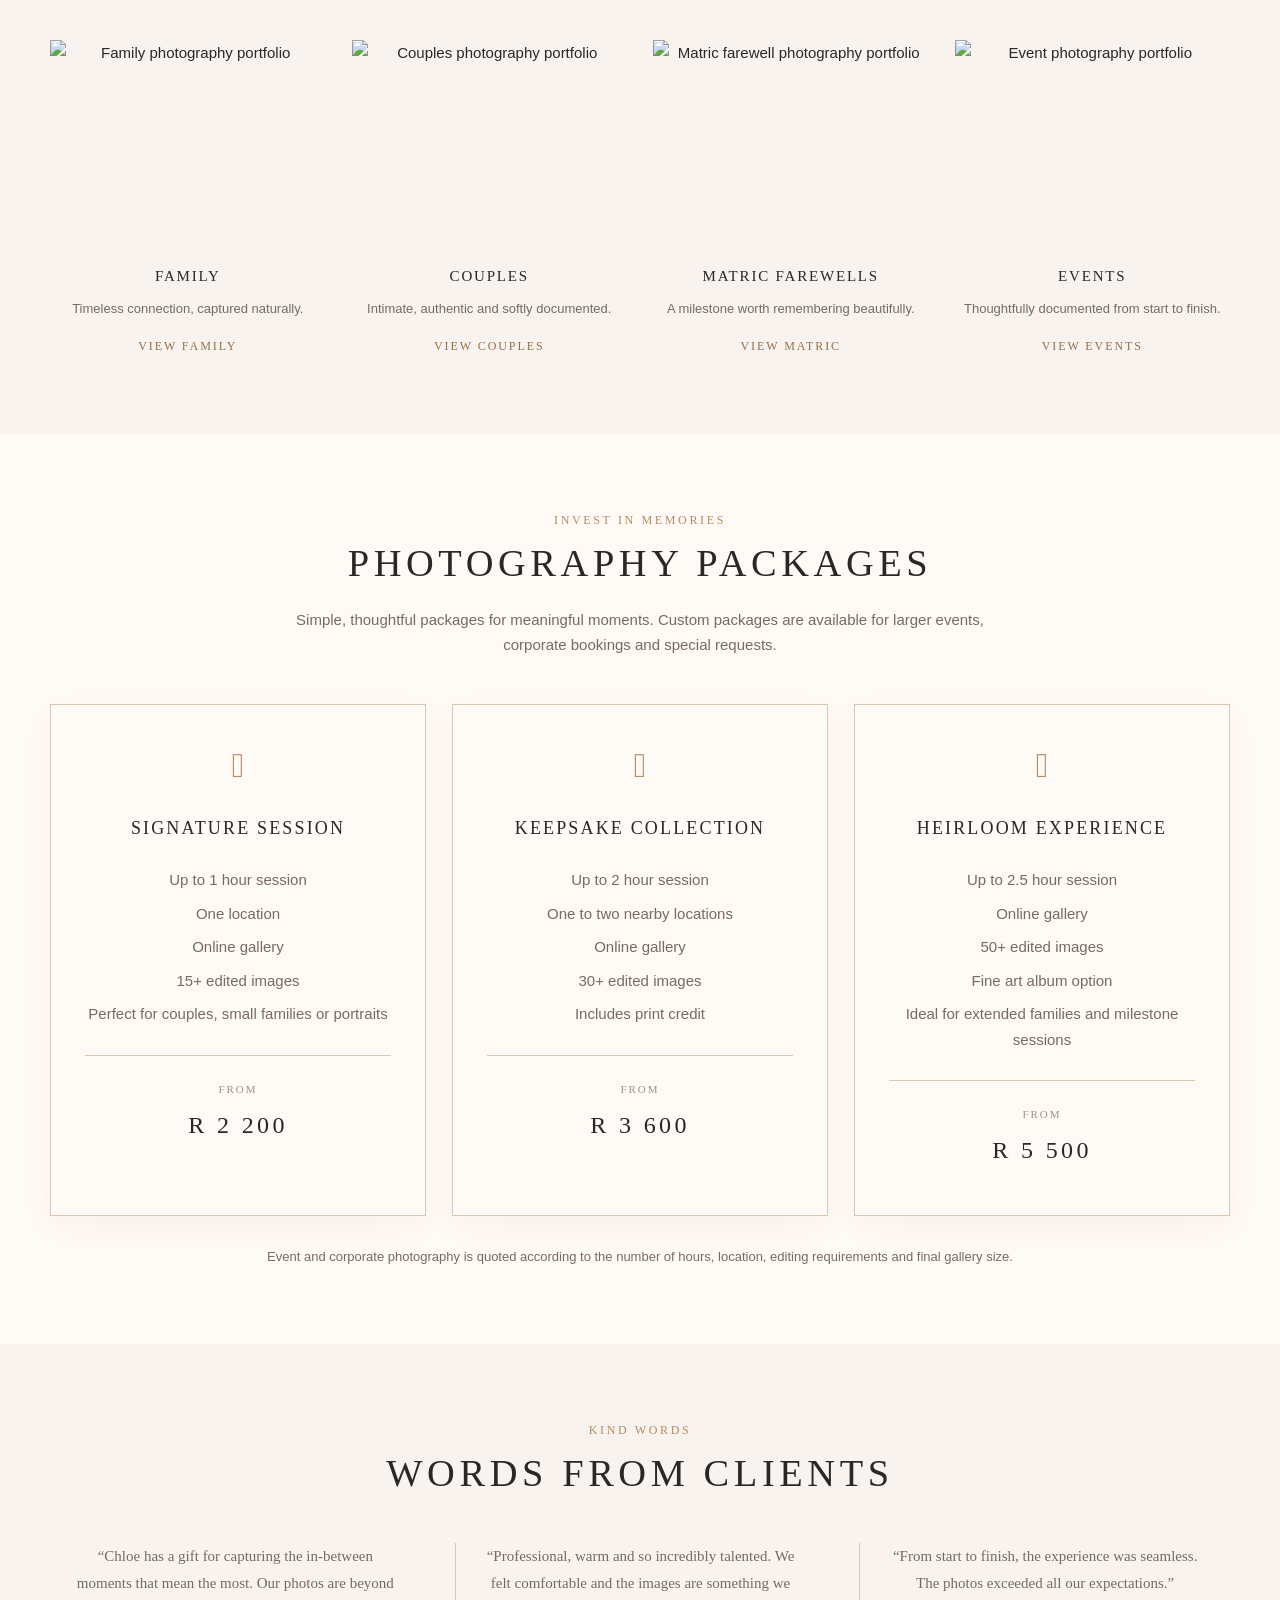
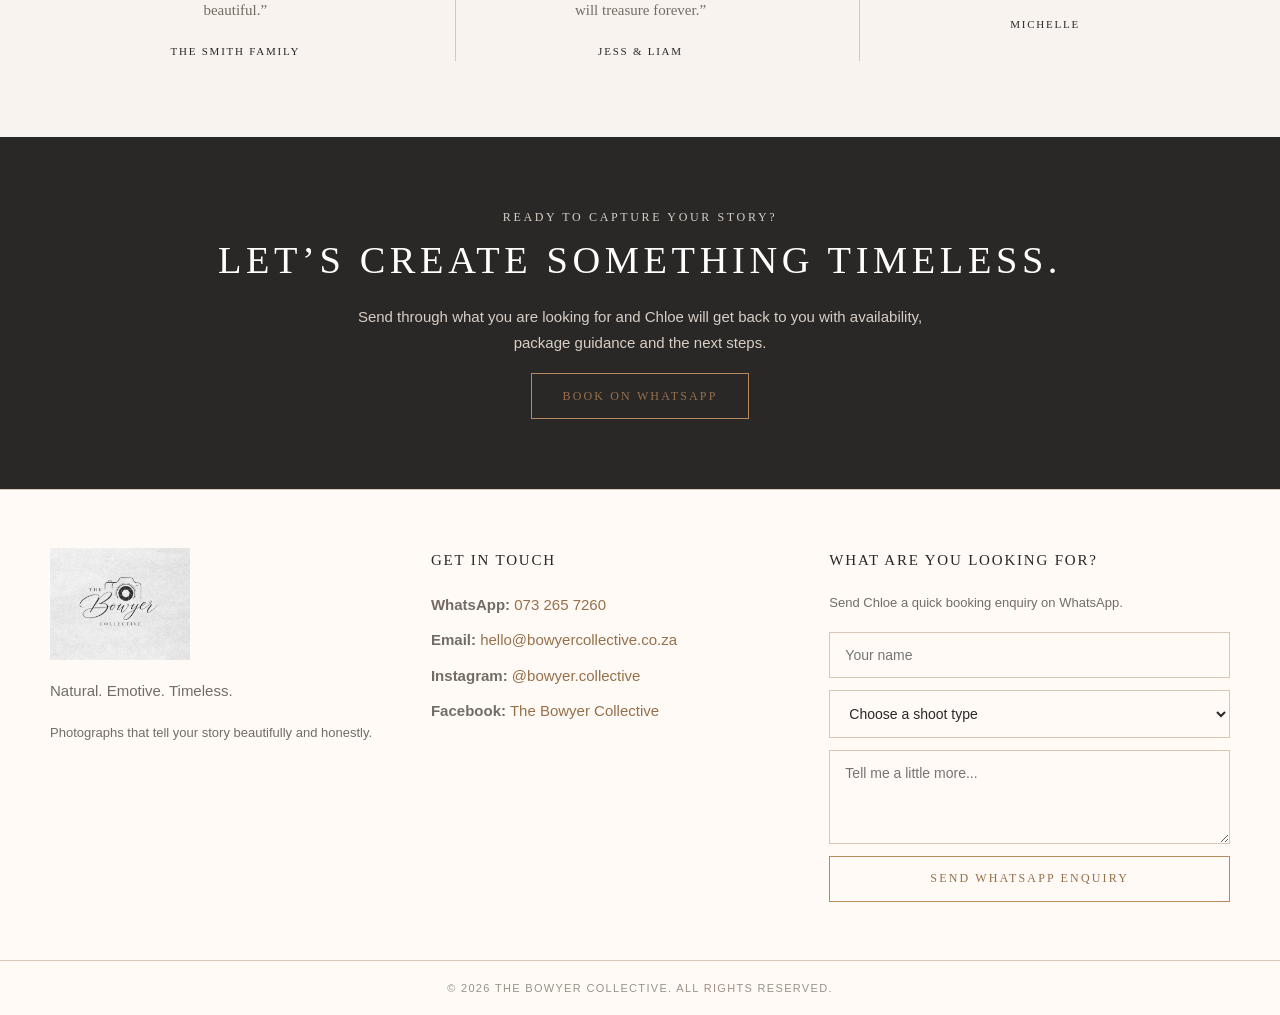
==== commit 6fee66bf: "Update index.html Fixing assets/images path issue" ====
--- a/index.html
+++ b/index.html
@@ -37,7 +37,7 @@
         <div class="container">
           <div class="about-grid">
             <div class="about-image">
-              <img src="assets/images/about-chloe.jpg" alt="Chloe Bowyer photographing a client">
+              <img src="images/about-chloe.jpg" alt="Chloe Bowyer photographing a client">
             </div>
 
             <div class="about-copy">
@@ -76,10 +76,10 @@
           <div class="portfolio-grid">
             <article
               class="portfolio-card"
-              data-rotating-images="assets/images/portfolio/family-1.jpg, assets/images/portfolio/family-2.jpg, assets/images/portfolio/family-3.jpg"
+              data-rotating-images="images/portfolio/family-1.jpg, images/portfolio/family-2.jpg, images/portfolio/family-3.jpg"
             >
               <a href="portfolio.html#family" class="portfolio-image">
-                <img src="assets/images/portfolio/family-1.jpg" alt="Family photography portfolio">
+                <img src="images/portfolio/family-1.jpg" alt="Family photography portfolio">
               </a>
               <h3>Family</h3>
               <p>Timeless connection, captured naturally.</p>
@@ -88,10 +88,10 @@
 
             <article
               class="portfolio-card"
-              data-rotating-images="assets/images/portfolio/couples-1.jpg, assets/images/portfolio/couples-2.jpg, assets/images/portfolio/couples-3.jpg"
+              data-rotating-images="images/portfolio/couples-1.jpg, images/portfolio/couples-2.jpg, images/portfolio/couples-3.jpg"
             >
               <a href="portfolio.html#couples" class="portfolio-image">
-                <img src="assets/images/portfolio/couples-1.jpg" alt="Couples photography portfolio">
+                <img src="images/portfolio/couples-1.jpg" alt="Couples photography portfolio">
               </a>
               <h3>Couples</h3>
               <p>Intimate, authentic and softly documented.</p>
@@ -100,10 +100,10 @@
 
             <article
               class="portfolio-card"
-              data-rotating-images="assets/images/portfolio/matric-1.jpg, assets/images/portfolio/matric-2.jpg, assets/images/portfolio/matric-3.jpg"
+              data-rotating-images="images/portfolio/matric-1.jpg, images/portfolio/matric-2.jpg, images/portfolio/matric-3.jpg"
             >
               <a href="portfolio.html#matric-farewells" class="portfolio-image">
-                <img src="assets/images/portfolio/matric-1.jpg" alt="Matric farewell photography portfolio">
+                <img src="images/portfolio/matric-1.jpg" alt="Matric farewell photography portfolio">
               </a>
               <h3>Matric Farewells</h3>
               <p>A milestone worth remembering beautifully.</p>
@@ -112,10 +112,10 @@
 
             <article
               class="portfolio-card"
-              data-rotating-images="assets/images/portfolio/events-1.jpg, assets/images/portfolio/events-2.jpg, assets/images/portfolio/events-3.jpg"
+              data-rotating-images="images/portfolio/events-1.jpg, images/portfolio/events-2.jpg, images/portfolio/events-3.jpg"
             >
               <a href="portfolio.html#events" class="portfolio-image">
-                <img src="assets/images/portfolio/events-1.jpg" alt="Event photography portfolio">
+                <img src="images/portfolio/events-1.jpg" alt="Event photography portfolio">
               </a>
               <h3>Events</h3>
               <p>Thoughtfully documented from start to finish.</p>
